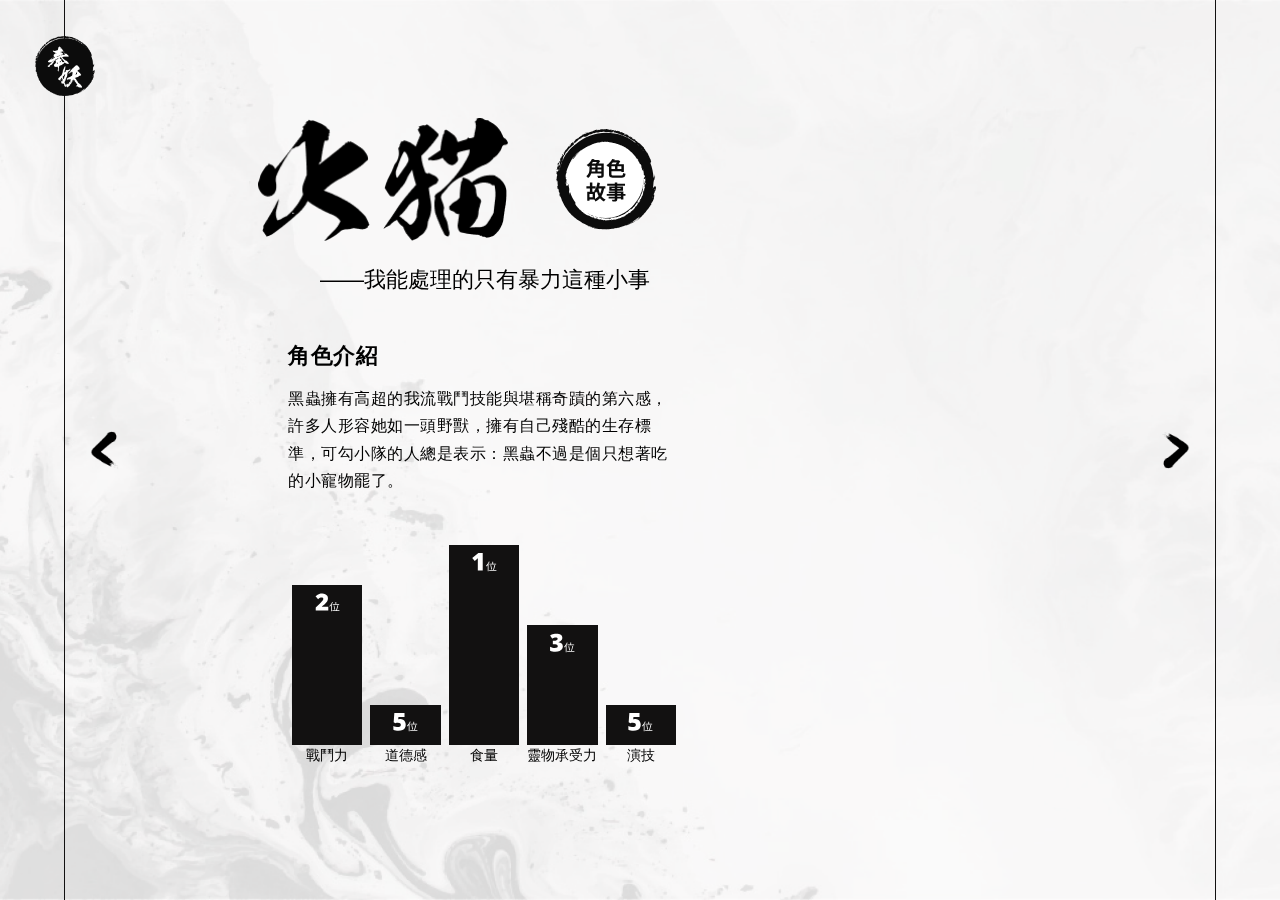
==== blackbug.html @ 3a8ca21e "2948" ====
<!DOCTYPE html>
<html lang="en">

<head>
    <meta charset="UTF-8">
    <meta http-equiv="X-UA-Compatible" content="IE=edge">
    <meta name="viewport" content="width=device-width, initial-scale=1.0">
    <title>黑蟲-戰鬥人員 ｜ 奉妖</title>
    <link rel="stylesheet" href="css/style.css">
</head>

<body>
    <div class="page blackbug">
        <div class="line">
            <div class="line-b line-l">
                <a href="index.html">
                    <div class="home-btn"></div>
                </a>
            </div>
            <div class="line-b line-r"></div>
        </div>
        <div class="character-bg"></div>
        <div class="character-stand"></div>
        <div class="data">
            <div class="name">
                <div class="name-img">
                    <img src="img/firecar-name.png" alt="">
                </div>
                <div class="name-story">
                    <img src="img/story.svg" alt="">
                </div>
            </div>
            <div class="words">
                ——我能處理的只有暴力這種小事
            </div>
            <div class="story">
                <h4>角色介紹</h4>
                <p>黑蟲擁有高超的我流戰鬥技能與堪稱奇蹟的第六感，許多人形容她如一頭野獸，擁有自己殘酷的生存標準，可勾小隊的人總是表示：黑蟲不過是個只想著吃的小寵物罷了。
                </p>
            </div>
            <div class="personal-value">
                <ul>
                    <li>
                        <div class="value-bar sec"></div>
                        <div class="value-title">戰鬥力</div>
                    </li>
                    <li>
                        <div class="value-bar fifth"></div>
                        <div class="value-title">道德感</div>
                    </li>
                    <li>
                        <div class="value-bar first"></div>
                        <div class="value-title">食量</div>
                    </li>
                    <li>
                        <div class="value-bar thrd"></div>
                        <div class="value-title">靈物承受力</div>
                    </li>
                    <li>
                        <div class="value-bar fifth"></div>
                        <div class="value-title">演技</div>
                    </li>

                </ul>
            </div>
        </div>
        <div class="code"></div>
        <div class="sign"></div>
        <div class="arrow">
            <div class="arrow-b next">
                <a href="blackbug.html">
                    <img src="img/arrow.png" alt="">
                </a>
            </div>
            <div class="arrow-b pre">
                <a href="firecat.html">
                    <img src="img/arrow.png" alt="">
                </a>
            </div>
        </div>

        <div class="story-page">
            <div class="overlay"></div>
            <div class="close"></div>
            <div class="story-content">
                <div class="story-title">
                    <h4>女鬼窯</h4>
                    <div class="font-size">
                        <div class="size-btn l-btn">大</div>
                        <div class="size-btn m-btn">中</div>
                        <div class="size-btn s-btn">小</div>
                    </div>
                </div>
                <div class="story-text font-s">
                    <div class="stock"></div>
                    <p>「你解釋一下，為什麼這裡這麼噁心？」<br>
                        火貓的義大利製鞋子沾滿了淤泥，空氣中攪著各種味道，他盡量不去想是什麼東西組成的，光是站在這裡他都覺得頭皮發麻。<br>
                        他手機裡傳給斯維特的語音訊息超過了十條，都是在抱怨為什麼沒有通知他要來的地方髒得要命！當初只說這裡充滿女性，要他穿得不要太邋遢，他這才盛裝打扮過來的。結果到指定地點前要穿過一條骯髒的小巷，他在巷子口掙扎了五分鐘，還是忍痛踩進去。<br>
                        原本以為柳暗花明了，結果真正的目的地比陰暗的巷子更噁心。<br>
                        鐵門已經生鏽不打緊，握把上還沾滿了不知道是什麼東西的黑濁濁黏液，門縫間呼之欲出的噁心淤泥正等待著下一個倒霉鬼開門，火貓完全不想接近那扇門，更別說進去了。<br>
                        「你該叫冰山那小子來，那些姐姐們更喜歡鮮肉。」火貓又傳了語音訊息，想了想再補充，「而且他不怕髒。」<br>
                        火貓從口袋裡拿出預備好的矽膠手套，縱使有手套相隔，冰涼黏滑的觸感還是讓他起了無數的雞皮疙瘩，他打開門後，那些黏液從門上掉下來，聚集在門檻前，若是有不知死活的黏液往門檻後去，馬上會被燒得乾淨。<br>
                        因此，火貓放鬆下來，門內的木地板乾淨到他快哭出來了。<br>
                        他滿心歡喜地踏進去，這才曉得事情不妙。<br>
                        火貓全身上下都被一隻隻女性的手給抓住，她們在他身上探索、四處撫摸抓搔，有些更帶著情緒的破壞他的西裝。<br>
                        至少比骯髒好。火貓想著。<br>
                        他帶著那些手往屋子內部走過去，這是個空空的前廳，有著不成套的桌椅跟木櫃，最深處有個屏風，屏風後就是個方型的天井大廳，整棟建築是貫通的，可以看到高聳的藍天，共有十來層樓，每一層樓又有數十間房間，外表都被打掃得相當乾淨。<br>
                        火貓往前一步，一道紅爪竄到他的頸子周圍，還未摸到分毫，斷腕就落在他的腳下。<br>
                        拋接著切下手腕的小刀，朝著天井大喊：「各位姐姐，我帶來了最好的消息，需要跟你們老闆見一面！」<br>
                        人形的黑影慢慢變多了，她們清一色都是女性，有些看得清楚樣貌，有些只是模糊的黑影，有些是孩子狀的，有些甚至根本不是人的外型，總之這個區域的鬼生前都是女性。<br>
                        有個女孩怯生生地走近火貓，就算外表充滿保護欲，也不能忘了這孩子可能比火貓阿嬤還老，兩方互相警戒之下，女孩子指了一個方向，他根據指示上樓並且中途讓這個孩子帶路，周圍的女鬼爭相看熱鬧，擠得道路水泄不通。<br>
                        他走到了最頂樓，女孩接著指著天井的底部，也就是他剛來的地方。
                        看不出來是不是要搞他，火貓認為這群女鬼就是要看他笑話，既然這樣他想都沒想踏上圍欄，跳下去。<br>
                        前五秒，周圍的景色還是這個天井大樓。<br>
                        五秒過後，火貓身上開始有碰到條狀物的感覺，那感受越來越清晰，最後他落到了一個粗線條緊密交織的地板上。<br>
                        很痛，火貓搓搓他的手腳肩膀，他還算身強體壯，痛幾下就能了事。
                        周圍不見五指，火貓打開手機也照不到手長以外的視線，他只知道屁股底下的地板是由眾多的樹根緊緊交織而成，摸起來有些碎裂，剝掉外面的老樹皮之後裡面仍是新鮮堅韌的。<br>
                        火貓判斷周圍狀況後，隨即閉起眼睛，說：「我是來這裡請求妳給我靈氣丸的。」<br>
                        勁風在他說完之際刮過他的臉頰，在臉上劃下淺淺的紅痕。火貓閉緊眼睛的臉前，一個與樹相連的女人抓著他的腦袋，只要他說錯一句話，女人就能瞬間壓扁他的頭骨。<br>
                        「我帶來了妖世通行的請求。」<br>
                        火貓頭上的手又緊了幾分，女人說道：「妖世通行派你這廢物來我這裡，是想瞧不起人嗎？」<br>
                        要不是妖世通行派來的使者全都被吃了，火貓用不著跑這一趟，他藏在眼皮後面的眼球翻了翻白眼，面對對方無理取鬧的憤怒，火貓乾笑兩聲，「怎麼會，林投姐妳可是台灣女鬼的頂端啊！」旋即他的頭開始遭受到縮緊的痛楚，馬上求饒，「對不起對不起，我叫你招娘姐好嗎？招娘大姐。」<br>
                        招娘的聲音沙啞，散出的靈氣令人不適，問：「妖世通行要我的靈氣丸做什麼？」<br>
                        「我需要『相信惡有惡報』的力量。」<br>
                        「是為了外面那些吵吵鬧鬧的車子嗎？」招娘已經被那些照三餐巡視的廣播車子弄得很煩躁了。<br>
                        「對，我需要妳。」<br>
                        「你想讓惡意減少門都沒有！」招娘語調尖銳說：「從實招來，你想幹嘛！」<br>
                        火貓在臉邊豎起三根指頭，說：「我跟妳保證，只會越來越多。」
                        「如果沒有，我馬上拆了你的腦袋。」<br>
                        「如果沒有，我把我的腦袋宅配給妳。」火貓五秒後都沒有聽到招娘有話，頗為得意地勾起嘴角道：「成交？」<br>
                        招娘沒有說話，緊接著火貓身體感到一陣拉扯，回過神來他已經在天井大廳底下。<br>
                        他的手上握著一顆紅色凹凸不平的果實，那果實就是所謂的靈氣丸，每個靈物的型態都不一樣，林投姐的靈氣丸是林投樹果也是很正常的事。<br>
                        周圍黑影湧上，火貓發現女鬼們興致盎然地圍繞著自己，從她們身上散發出來龍蛇雜處的靈氣或多或少都有影響到火貓。他是訓練有素的勾小隊隊員，這種情況他們經歷了數萬次，甚至火貓自己還因為天賦異稟被強迫進行更多的特訓。<br>
                        這點真的算不了什麼。火貓流下一滴冷汗。<br>
                        等到他從那扇破爛鐵門出來的時候，身上早就剩下破爛的襯衫褲子以及臉上身上掛彩的傷痕，他扶著牆，確認口袋中的那顆果實還在。
                        那些女鬼們真的沒在手下留情的，當然火貓也不會，鬼要是會流血，他身上百分之八十都會被紅色沾滿。<br>
                        火貓的手機沒事，他死都要保護手機。<br>
                        他打開通訊軟體，裡面有條一小時前斯維特傳過來的訊息：「找你去是有原因的。」<br>
                        爛死了！<br>
                        End.

                    </p>
                </div>

            </div>
        </div>
    </div>

    <script src="https://code.jquery.com/jquery-3.6.0.min.js"
        integrity="sha256-/xUj+3OJU5yExlq6GSYGSHk7tPXikynS7ogEvDej/m4=" crossorigin="anonymous"></script>
    <script src="js/main.js"></script>

</body>

</html>
---- css/style.css ----
@charset "UTF-8";
@font-face {
  font-family: 'LucidaGrande';
  src: local("LucidaGrande") ， url("..font//LucidaGrande.woff") format("woff"), url("../font/LucidaGrande.ttf") format("opentype"), url("../font/Helvetica.eot") format("embedded-opentype");
}

@font-face {
  font-family: 'BowlbyOneSC';
  src: url(../font/BowlbyOneSC-Regular.ttf);
}

@font-face {
  font-family: 'ToppanBunkyuMidashiGothicStdN';
  src: url(../font/ToppanBunkyuMidashiGothicStdN-ExtraBold.otf);
}

html {
  -webkit-text-size-adjust: 100%;
}

body {
  margin: 0;
  width: 100%;
  font-family: 'LucidaGrande', 'Noto Sans TC', "Helvetica Neue", Helvetica, Arial;
  background: #ffffff;
  font-size: 16px;
}

@media all and (max-width: 768px) {
  body {
    font-size: 14px;
  }
}

main {
  display: block;
}

::-moz-selection {
  background: #121111;
  color: #ffffff;
}

::selection {
  background: #121111;
  color: #ffffff;
}

::-moz-selection {
  background: #121111;
  color: #ffffff;
}

h1,
h2,
h3,
h4,
h5,
h6 {
  line-height: 1.2;
  letter-spacing: .5px;
  margin: 0;
}

h1 {
  font-size: 36px;
}

@media all and (max-width: 768px) {
  h1 {
    font-size: 32px;
  }
}

h2 {
  font-size: 32px;
}

@media all and (max-width: 768px) {
  h2 {
    font-size: 28px;
  }
}

h3 {
  font-size: 26px;
}

@media all and (max-width: 768px) {
  h3 {
    font-size: 24px;
  }
}

h4 {
  font-size: 22px;
}

@media all and (max-width: 768px) {
  h4 {
    font-size: 18px;
  }
}

h5 {
  font-size: 18px;
}

@media all and (max-width: 768px) {
  h5 {
    font-size: 16px;
  }
}

p {
  line-height: 1.7;
  letter-spacing: .5px;
  font-size: inherit;
  margin: 0;
  padding: 0;
}

p.note {
  color: #8a8686;
  font-size: 14px;
}

p.secret {
  color: #8a8686;
  font-size: 12px;
  margin-top: 0.5rem;
}

a {
  color: #121111;
  text-decoration: none;
}

a.white_link {
  color: #ffffff;
}

a.white_link:hover {
  color: #ffffff;
  text-decoration: underline;
}

ul {
  margin: 0;
  padding: 0;
}

ul li {
  list-style: none;
  line-height: 1.5;
}

ol {
  margin: 0;
  padding: 0 20px;
}

ol li {
  line-height: 1.5;
}

hr {
  -webkit-box-sizing: content-box;
          box-sizing: content-box;
  height: 0;
  overflow: visible;
}

pre {
  font-family: monospace, monospace;
  font-size: 1em;
}

a {
  background-color: transparent;
}

b,
strong {
  font-weight: bolder;
}

img {
  border-style: none;
  display: block;
  width: 100%;
}

button,
input,
optgroup,
select,
textarea {
  font-family: inherit;
  font-size: 100%;
  line-height: 1.15;
  margin: 0;
}

button,
input {
  overflow: visible;
}

button,
select {
  text-transform: none;
}

button,
[type="button"],
[type="reset"],
[type="submit"] {
  -webkit-appearance: button;
}

button::-moz-focus-inner,
[type="button"]::-moz-focus-inner,
[type="reset"]::-moz-focus-inner,
[type="submit"]::-moz-focus-inner {
  border-style: none;
  padding: 0;
}

button:-moz-focusring,
[type="button"]:-moz-focusring,
[type="reset"]:-moz-focusring,
[type="submit"]:-moz-focusring {
  outline: none;
}

textarea {
  overflow: auto;
}

[type="checkbox"],
[type="radio"] {
  -webkit-box-sizing: border-box;
          box-sizing: border-box;
  padding: 0;
}

[type="number"]::-webkit-inner-spin-button,
[type="number"]::-webkit-outer-spin-button {
  height: auto;
}

@font-face {
  font-family: 'LucidaGrande';
  src: local("LucidaGrande") ， url("..font//LucidaGrande.woff") format("woff"), url("../font/LucidaGrande.ttf") format("opentype"), url("../font/Helvetica.eot") format("embedded-opentype");
}

@font-face {
  font-family: 'BowlbyOneSC';
  src: url(../font/BowlbyOneSC-Regular.ttf);
}

@font-face {
  font-family: 'ToppanBunkyuMidashiGothicStdN';
  src: url(../font/ToppanBunkyuMidashiGothicStdN-ExtraBold.otf);
}

@-webkit-keyframes slide {
  from {
    height: 0;
  }
  to {
    height: 100%;
  }
}

@keyframes slide {
  from {
    height: 0;
  }
  to {
    height: 100%;
  }
}

@-webkit-keyframes transport {
  from {
    opacity: 0;
  }
  to {
    opacity: 1;
  }
}

@keyframes transport {
  from {
    opacity: 0;
  }
  to {
    opacity: 1;
  }
}

@media all and (min-width: 991px) {
  .home {
    background: url(../img/home-bg.png) center no-repeat;
    background-size: cover;
    height: 100vh;
    max-height: 100vh;
    overflow: hidden;
    position: relative;
    -webkit-animation: transport 0.5s both ease-in-out;
            animation: transport 0.5s both ease-in-out;
    -webkit-animation-delay: 0.5s;
            animation-delay: 0.5s;
  }
  .home-words {
    background: url(../img/consecrate-words.png) top center no-repeat;
    height: 100vh;
    max-height: 100vh;
    background-size: 70%;
    z-index: 0;
  }
  .character {
    max-width: 1200px;
    min-width: 650px;
    width: 50%;
    position: absolute;
    bottom: 0;
    top: 0;
    left: 0;
    right: 0;
    z-index: 1;
    margin: 0 auto;
    display: -webkit-box;
    display: -ms-flexbox;
    display: flex;
  }
  .character .ch-item {
    width: 100%;
    height: 100%;
    background-position: center;
    background-repeat: no-repeat;
    background-size: contain;
    position: relative;
    cursor: pointer;
  }
  .character .ch-item .ch-item-img {
    position: absolute;
    left: 50%;
    -webkit-transform: translateX(-50%);
            transform: translateX(-50%);
    z-index: 2;
  }
  .character .ch-item .ch-item-img::before {
    content: "";
    width: 100%;
    height: 100%;
    position: absolute;
    background-size: 100%;
    top: 0;
    left: 0;
    z-index: 3;
  }
  .character .ch-item:hover::after {
    content: "";
    position: relative;
    background-position: center;
    background-repeat: no-repeat;
    background-size: cover;
    position: absolute;
    top: 0;
    left: 0;
    height: 100%;
    z-index: 1;
  }
  .character .character-iceborg .ch-item-img {
    width: 130px;
    bottom: 80px;
  }
  .character .character-blackbug .ch-item-img {
    width: 150px;
    bottom: 70px;
  }
  .character .character-sweet {
    z-index: 2;
  }
  .character .character-sweet .ch-item-img {
    width: 300px;
    bottom: 30px;
  }
  .character .character-twilight .ch-item-img {
    width: 95px;
    bottom: 60px;
  }
  .character .character-firecat .ch-item-img {
    width: 190px;
    bottom: 55px;
  }
  .character .character-firecat:hover .ch-item-img::before {
    background-image: url(../img/firecat_color.png);
  }
  .character .character-firecat:hover::after {
    background-image: url(../img/firecat_hover.png);
    width: 420px;
    -webkit-animation: slide 0.2s both ease-in-out;
            animation: slide 0.2s both ease-in-out;
  }
  .page {
    display: -webkit-box;
    display: -ms-flexbox;
    display: flex;
    background: url(../img/page-bg.png) center no-repeat;
    background-size: cover;
    height: 100vh;
    max-height: 100vh;
    overflow: hidden;
    position: relative;
    -webkit-animation: transport 0.5s both ease-in-out;
            animation: transport 0.5s both ease-in-out;
  }
  .line {
    position: fixed;
    width: 100%;
    height: 100%;
  }
  .line-b {
    width: 1px;
    height: 100%;
    background-color: #121111;
    position: absolute;
    top: 0;
  }
  .line-b.line-l {
    left: 5%;
    position: relative;
  }
  .line-b.line-r {
    right: 5%;
  }
  .home-btn {
    background: url(../img/home-btn.png) center no-repeat;
    background-size: 100%;
    width: 60px;
    height: 60px;
    position: absolute;
    left: 50%;
    top: 4%;
    -webkit-transform: translateX(-50%);
            transform: translateX(-50%);
  }
  .character-stand {
    position: absolute;
    background-repeat: no-repeat;
    height: 100%;
    z-index: -1;
  }
  .character-bg {
    position: absolute;
    top: 0;
    right: 20px;
    background-repeat: no-repeat;
    background-size: 100%;
    background-position: right bottom 30%;
    width: 800px;
    height: 100%;
    -webkit-filter: grayscale(1);
            filter: grayscale(1);
    z-index: -1;
  }
  .data {
    max-width: 55%;
    position: relative;
    z-index: 2;
    margin: auto;
  }
  .name {
    margin-left: -30px;
    display: -webkit-box;
    display: -ms-flexbox;
    display: flex;
  }
  .name .name-img {
    max-width: 250px;
    -webkit-box-flex: 1;
        -ms-flex: auto;
            flex: auto;
  }
  .name .name-story {
    max-width: 100px;
    margin: auto 0;
    margin-left: 3rem;
    cursor: pointer;
  }
  .words {
    font-size: 22px;
    margin-left: 2rem;
    margin-top: 1.5rem;
  }
  .personal-value {
    width: 50%;
  }
  .personal-value ul {
    display: -webkit-box;
    display: -ms-flexbox;
    display: flex;
    -webkit-box-pack: justify;
        -ms-flex-pack: justify;
            justify-content: space-between;
  }
  .personal-value ul li {
    margin-bottom: 1rem;
    -webkit-box-flex: 1;
        -ms-flex: 1 0 20%;
            flex: 1 0 20%;
    max-width: 20%;
    padding: 0 4px;
  }
  .personal-value ul li .value-title {
    margin: auto 0;
    text-align: center;
    font-size: 14px;
  }
  .personal-value ul li .value-bar {
    position: relative;
    width: 100%;
    min-height: 200px;
    margin: auto 0;
  }
  .personal-value ul li .value-bar::after {
    content: "";
    position: absolute;
    bottom: 0;
    left: 0;
    width: 100%;
    background-color: #121111;
    background-position: top 0.5rem center;
    background-size: 35%;
    background-repeat: no-repeat;
  }
  .personal-value ul li .value-bar.first::after {
    height: 200px;
    background-image: url(../img/1.svg);
  }
  .personal-value ul li .value-bar.sec::after {
    height: 160px;
    background-image: url(../img/2.svg);
  }
  .personal-value ul li .value-bar.thrd::after {
    height: 120px;
    background-image: url(../img/3.svg);
  }
  .personal-value ul li .value-bar.fourth::after {
    height: 80px;
    background-image: url(../img/4.svg);
  }
  .personal-value ul li .value-bar.fifth::after {
    height: 40px;
    background-image: url(../img/5.svg);
  }
  .story {
    width: 55%;
    margin: 3rem 0;
  }
  .story p {
    margin: 1rem 0;
    height: 7rem;
    max-height: 7rem;
    overflow: hidden;
  }
  .code {
    background-size: 100%;
    background-position: center;
    background-repeat: no-repeat;
    width: 30px;
    height: 58px;
    position: absolute;
    top: 5%;
    right: 10%;
  }
  .sign {
    background-size: 100%;
    background-position: center;
    background-repeat: no-repeat;
    width: 230px;
    height: 150px;
    position: absolute;
    top: 10%;
    right: 11%;
  }
  .arrow-b {
    width: 30px;
    position: absolute;
    top: 50%;
    -webkit-transform: translateY(-50%);
            transform: translateY(-50%);
    cursor: pointer;
  }
  .arrow-b.pre {
    left: 7%;
  }
  .arrow-b.next {
    right: 7%;
  }
  .arrow-b.next img {
    -webkit-transform: rotate(180deg);
            transform: rotate(180deg);
  }
  .story-page {
    position: fixed;
    width: 100%;
    height: 100%;
    z-index: 99;
    color: #ffffff;
    max-height: 100vh;
    overflow-y: scroll;
  }
  .story-page .overlay {
    width: 100%;
    height: 100%;
    position: fixed;
    background-color: rgba(18, 17, 17, 0.95);
  }
  .story-page .story-title {
    display: -webkit-box;
    display: -ms-flexbox;
    display: flex;
    margin-bottom: 2rem;
  }
  .story-page .story-title h4 {
    -webkit-box-flex: 1;
        -ms-flex: auto;
            flex: auto;
  }
  .story-page .story-title .font-size {
    display: -webkit-box;
    display: -ms-flexbox;
    display: flex;
  }
  .story-page .story-title .font-size .size-btn {
    background: url(../img/w-circle.png) center no-repeat;
    background-size: 100%;
    width: 30px;
    height: 30px;
    margin: 0 0.5rem;
    color: #121111;
    font-weight: bold;
    cursor: pointer;
    text-align: center;
  }
  .story-page .story-content {
    position: relative;
    z-index: 100;
    max-width: 600px;
    margin: 0 auto;
    padding: 3% 0;
  }
  .story-page .stock {
    position: absolute;
    width: 100%;
    height: 100%;
  }
  .story-page .stock::after {
    content: "";
    width: 100%;
    height: 100%;
    background-color: #121111;
    opacity: 0;
  }
  .story-page .story-text.font-s {
    font-size: 16px;
  }
  .story-page .story-text.font-m {
    font-size: 18px;
  }
  .story-page .story-text.font-l {
    font-size: 20px;
  }
  .story-page .story-text p {
    white-space: pre-line;
  }
  .story-page .close {
    background: url(../img/close.svg) center no-repeat;
    background-size: cover;
    position: fixed;
    top: 2rem;
    right: 2rem;
    width: 30px;
    height: 30px;
    cursor: pointer;
  }
  .firecat .character-stand {
    top: 0;
    right: 100px;
    background-image: url(../img/firecat_color.png);
    background-size: 34%;
    background-position: right 180px bottom 50%;
    width: 1000px;
  }
  .firecat .character-bg {
    background-image: url(../img/firecat-bg.png);
  }
  .firecat .code {
    background-image: url(../img/firecat-code.png);
  }
  .firecat .sign {
    background-image: url(../img/firecat-sign.svg);
  }
  .iceborg .character-stand {
    top: 0;
    right: 100px;
    background-image: url(../img/iceborg_color.png);
    background-size: 34%;
    background-position: right 180px bottom 50%;
    width: 800px;
  }
  .iceborg .character-bg {
    background-image: url(../img/iceborg-bg.png);
  }
  .iceborg .code {
    background-image: url(../img/iceborg-code.png);
  }
  .iceborg .sign {
    background-image: url(../img/firecat-sign.svg);
  }
  .blackbug .character-stand {
    top: 0;
    right: 100px;
    background-image: url(../img/blackbug_color.png);
    background-size: 34%;
    background-position: right 180px bottom 50%;
    width: 800px;
  }
  .blackbug .character-bg {
    background-image: url(../img/blackbug-bg.png);
  }
  .blackbug .code {
    background-image: url(../img/blackbug-code.png);
  }
  .blackbug .sign {
    background-image: url(../img/blackbug-sign.svg);
  }
  .twilight .character-stand {
    top: 0;
    right: 100px;
    background-image: url(../img/twilight_color.png);
    background-size: 34%;
    background-position: right 180px bottom 50%;
    width: 800px;
  }
  .twilight .character-bg {
    background-image: url(../img/twilight-bg.png);
  }
  .twilight .code {
    background-image: url(../img/twilight-code.png);
  }
  .twilight .sign {
    background-image: url(../img/twilight-sign.svg);
  }
  .sweet .character-stand {
    top: 0;
    right: 100px;
    background-image: url(../img/sweet_color.png);
    background-size: 34%;
    background-position: right 180px bottom 50%;
    width: 800px;
  }
  .sweet .character-bg {
    background-image: url(../img/sweet-bg.png);
  }
  .sweet .code {
    background-image: url(../img/sweet-code.png);
  }
  .sweet .sign {
    background-image: url(../img/sweet-sign.svg);
  }
}
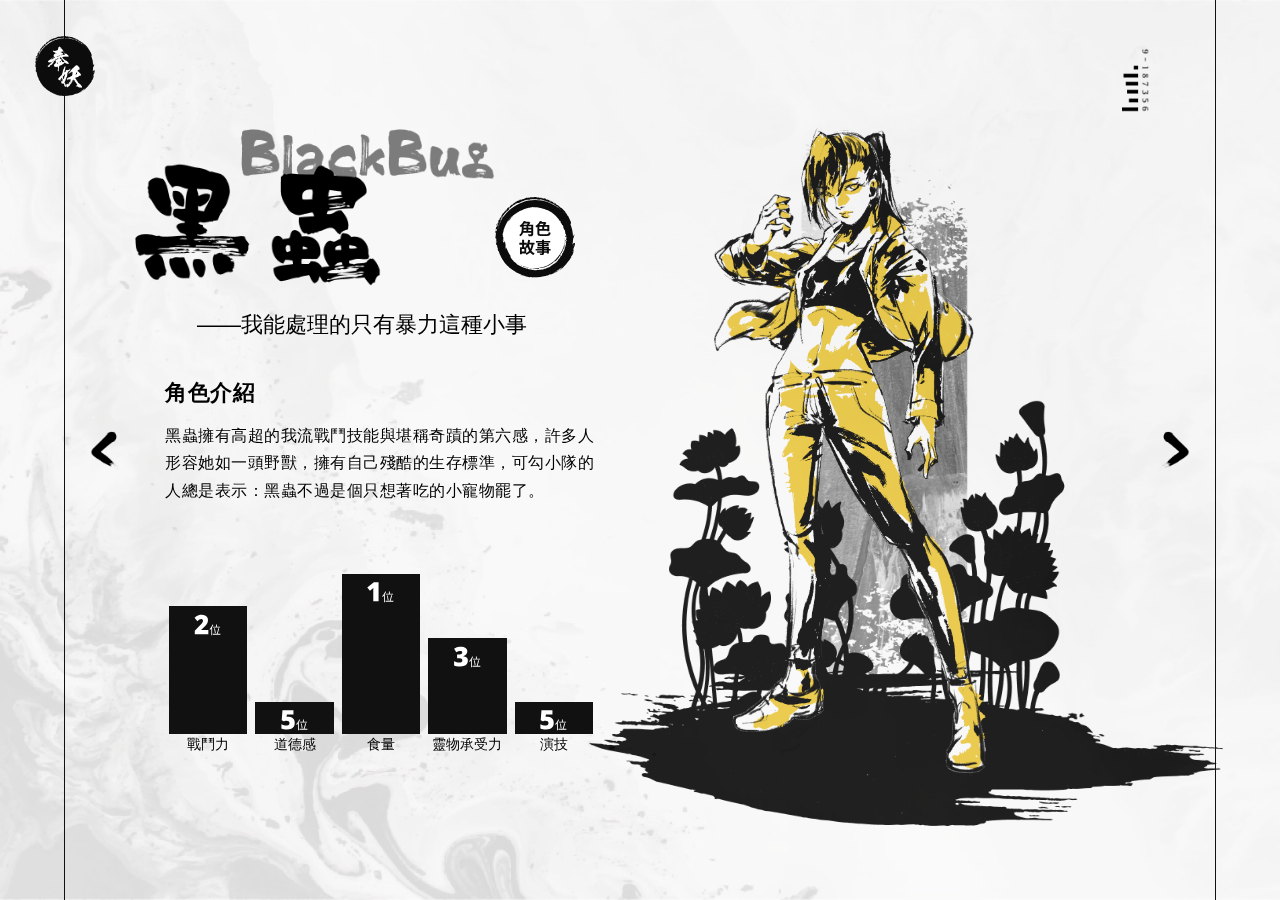
==== commit 2a9d666c: "656" ====
--- a/blackbug.html
+++ b/blackbug.html
@@ -19,61 +19,66 @@
             </div>
             <div class="line-b line-r"></div>
         </div>
-        <div class="character-bg"></div>
-        <div class="character-stand"></div>
-        <div class="data">
-            <div class="name">
-                <div class="name-img">
-                    <img src="img/firecar-name.png" alt="">
+        <div class="page-content">
+            <div class="character-single">
+                <div class="character-bg"></div>
+                <div class="character-stand"></div>
+            </div>
+            <div class="data">
+                <div class="name">
+                    <div class="name-img">
+                        <img src="img/BB-name.png" alt="">
+                    </div>
+                    <div class="name-story">
+                        <img src="img/story.svg" alt="">
+                    </div>
                 </div>
-                <div class="name-story">
-                    <img src="img/story.svg" alt="">
+                <div class="words">
+                    ——我能處理的只有暴力這種小事
+                </div>
+                <div class="story">
+                    <h4>角色介紹</h4>
+                    <p>黑蟲擁有高超的我流戰鬥技能與堪稱奇蹟的第六感，許多人形容她如一頭野獸，擁有自己殘酷的生存標準，可勾小隊的人總是表示：黑蟲不過是個只想著吃的小寵物罷了。
+                    </p>
+                </div>
+                <div class="personal-value">
+                    <ul>
+                        <li>
+                            <div class="value-bar sec"></div>
+                            <div class="value-title">戰鬥力</div>
+                        </li>
+                        <li>
+                            <div class="value-bar fifth"></div>
+                            <div class="value-title">道德感</div>
+                        </li>
+                        <li>
+                            <div class="value-bar first"></div>
+                            <div class="value-title">食量</div>
+                        </li>
+                        <li>
+                            <div class="value-bar thrd"></div>
+                            <div class="value-title">靈物承受力</div>
+                        </li>
+                        <li>
+                            <div class="value-bar fifth"></div>
+                            <div class="value-title">演技</div>
+                        </li>
+    
+                    </ul>
                 </div>
             </div>
-            <div class="words">
-                ——我能處理的只有暴力這種小事
-            </div>
-            <div class="story">
-                <h4>角色介紹</h4>
-                <p>黑蟲擁有高超的我流戰鬥技能與堪稱奇蹟的第六感，許多人形容她如一頭野獸，擁有自己殘酷的生存標準，可勾小隊的人總是表示：黑蟲不過是個只想著吃的小寵物罷了。
-                </p>
-            </div>
-            <div class="personal-value">
-                <ul>
-                    <li>
-                        <div class="value-bar sec"></div>
-                        <div class="value-title">戰鬥力</div>
-                    </li>
-                    <li>
-                        <div class="value-bar fifth"></div>
-                        <div class="value-title">道德感</div>
-                    </li>
-                    <li>
-                        <div class="value-bar first"></div>
-                        <div class="value-title">食量</div>
-                    </li>
-                    <li>
-                        <div class="value-bar thrd"></div>
-                        <div class="value-title">靈物承受力</div>
-                    </li>
-                    <li>
-                        <div class="value-bar fifth"></div>
-                        <div class="value-title">演技</div>
-                    </li>
-
-                </ul>
-            </div>
+            <div class="sign"></div>
         </div>
+        
         <div class="code"></div>
-        <div class="sign"></div>
         <div class="arrow">
             <div class="arrow-b next">
-                <a href="blackbug.html">
-                    <img src="img/arrow.png" alt="">
+                <a href="sweet.html">
+                    <img src="img/arrow-r.png" alt="">
                 </a>
             </div>
             <div class="arrow-b pre">
-                <a href="firecat.html">
+                <a href="iceborg.html">
                     <img src="img/arrow.png" alt="">
                 </a>
             </div>
--- a/css/style.css
+++ b/css/style.css
@@ -270,7 +270,7 @@
     height: 0;
   }
   to {
-    height: 100%;
+    height: 90%;
   }
 }
 
@@ -279,7 +279,7 @@
     height: 0;
   }
   to {
-    height: 100%;
+    height: 90%;
   }
 }
 
@@ -318,7 +318,7 @@
     background: url(../img/consecrate-words.png) top center no-repeat;
     height: 100vh;
     max-height: 100vh;
-    background-size: 70%;
+    background-size: 60%;
     z-index: 0;
   }
   .character {
@@ -362,17 +362,29 @@
     left: 0;
     z-index: 3;
   }
-  .character .ch-item:hover::after {
-    content: "";
-    position: relative;
-    background-position: center;
+  .character .ch-item .ch-hover {
+    height: 0;
+    overflow: hidden;
+    -webkit-transition: height 0.5s ease-out;
+    transition: height 0.5s ease-out;
+  }
+  .character .ch-item:hover .ch-hover {
+    height: 100%;
+  }
+  .character .ch-item:hover .ch-hover .wall {
     background-repeat: no-repeat;
-    background-size: cover;
-    position: absolute;
-    top: 0;
+    height: 100%;
+    width: 115px;
+    background-size: 100%;
+  }
+  .character .ch-item:hover .ch-hover .floor {
+    position: absolute;
+    z-index: -1;
+    bottom: 0;
     left: 0;
-    height: 100%;
-    z-index: 1;
+    width: 115px;
+    height: 10%;
+    border-style: none solid solid;
   }
   .character .character-iceborg .ch-item-img {
     width: 130px;
@@ -389,10 +401,38 @@
     width: 300px;
     bottom: 30px;
   }
+  .character .character-sweet:hover .ch-item-img::before {
+    background-image: url(../img/sweet_color.png);
+  }
+  .character .character-sweet:hover::before {
+    content: "";
+    border-width: 0px 109px 79px 0px;
+    border-color: transparent transparent #B62020;
+    -webkit-transform: skew(0deg);
+            transform: skew(0deg);
+  }
+  .character .character-sweet:hover::after {
+    background-image: url(../img/sweet_hover.png);
+  }
   .character .character-twilight .ch-item-img {
     width: 95px;
     bottom: 60px;
   }
+  .character .character-twilight:hover .ch-item-img::before {
+    background-image: url(../img/twilight_color.png);
+  }
+  .character .character-twilight:hover::before {
+    content: "";
+    border-width: 0px 109px 79px 0px;
+    border-color: transparent transparent #63986B;
+    -webkit-transform: skew(0deg);
+            transform: skew(0deg);
+  }
+  .character .character-twilight:hover::after {
+    background-image: url(../img/twilight_hover.png);
+    -webkit-animation: slide 0.2s both ease-in-out;
+            animation: slide 0.2s both ease-in-out;
+  }
   .character .character-firecat .ch-item-img {
     width: 190px;
     bottom: 55px;
@@ -400,11 +440,14 @@
   .character .character-firecat:hover .ch-item-img::before {
     background-image: url(../img/firecat_color.png);
   }
-  .character .character-firecat:hover::after {
+  .character .character-firecat:hover .ch-hover .wall-firecat {
     background-image: url(../img/firecat_hover.png);
-    width: 420px;
-    -webkit-animation: slide 0.2s both ease-in-out;
-            animation: slide 0.2s both ease-in-out;
+  }
+  .character .character-firecat:hover .ch-hover .floor-firecat {
+    border-width: 0px 185px 109px 19px;
+    border-color: transparent transparent #FB8B3F;
+    -webkit-transform: skew(50deg);
+            transform: skew(50deg);
   }
   .page {
     display: -webkit-box;
@@ -449,6 +492,25 @@
     -webkit-transform: translateX(-50%);
             transform: translateX(-50%);
   }
+  .page-content {
+    display: -webkit-box;
+    display: -ms-flexbox;
+    display: flex;
+    -webkit-box-orient: horizontal;
+    -webkit-box-direction: reverse;
+        -ms-flex-direction: row-reverse;
+            flex-direction: row-reverse;
+    max-width: 950px;
+    margin: 0 auto;
+    position: relative;
+  }
+  .character-single {
+    position: relative;
+    -webkit-box-flex: 1;
+        -ms-flex: 1 0 45%;
+            flex: 1 0 45%;
+    max-width: 45%;
+  }
   .character-stand {
     position: absolute;
     background-repeat: no-repeat;
@@ -458,17 +520,22 @@
   .character-bg {
     position: absolute;
     top: 0;
-    right: 20px;
+    right: 50%;
+    -webkit-transform: translateX(50%);
+            transform: translateX(50%);
     background-repeat: no-repeat;
     background-size: 100%;
     background-position: right bottom 30%;
-    width: 800px;
+    width: 700px;
     height: 100%;
     -webkit-filter: grayscale(1);
             filter: grayscale(1);
     z-index: -1;
   }
   .data {
+    -webkit-box-flex: 1;
+        -ms-flex: 1 0 55%;
+            flex: 1 0 55%;
     max-width: 55%;
     position: relative;
     z-index: 2;
@@ -479,17 +546,19 @@
     display: -webkit-box;
     display: -ms-flexbox;
     display: flex;
+    position: relative;
   }
   .name .name-img {
-    max-width: 250px;
+    max-width: 360px;
     -webkit-box-flex: 1;
         -ms-flex: auto;
             flex: auto;
   }
   .name .name-story {
-    max-width: 100px;
-    margin: auto 0;
-    margin-left: 3rem;
+    margin: auto 0 0;
+    -webkit-transform: translateY(-10%);
+            transform: translateY(-10%);
+    max-width: 80px;
     cursor: pointer;
   }
   .words {
@@ -498,7 +567,7 @@
     margin-top: 1.5rem;
   }
   .personal-value {
-    width: 50%;
+    width: 75%;
   }
   .personal-value ul {
     display: -webkit-box;
@@ -524,7 +593,7 @@
   .personal-value ul li .value-bar {
     position: relative;
     width: 100%;
-    min-height: 200px;
+    min-height: 160px;
     margin: auto 0;
   }
   .personal-value ul li .value-bar::after {
@@ -539,28 +608,28 @@
     background-repeat: no-repeat;
   }
   .personal-value ul li .value-bar.first::after {
-    height: 200px;
+    height: 160px;
     background-image: url(../img/1.svg);
   }
   .personal-value ul li .value-bar.sec::after {
-    height: 160px;
+    height: 128px;
     background-image: url(../img/2.svg);
   }
   .personal-value ul li .value-bar.thrd::after {
-    height: 120px;
+    height: 96px;
     background-image: url(../img/3.svg);
   }
   .personal-value ul li .value-bar.fourth::after {
-    height: 80px;
+    height: 64px;
     background-image: url(../img/4.svg);
   }
   .personal-value ul li .value-bar.fifth::after {
-    height: 40px;
+    height: 32px;
     background-image: url(../img/5.svg);
   }
   .story {
-    width: 55%;
-    margin: 3rem 0;
+    width: 85%;
+    margin: 2.5rem 0;
   }
   .story p {
     margin: 1rem 0;
@@ -573,7 +642,7 @@
     background-position: center;
     background-repeat: no-repeat;
     width: 30px;
-    height: 58px;
+    height: 70px;
     position: absolute;
     top: 5%;
     right: 10%;
@@ -586,7 +655,7 @@
     height: 150px;
     position: absolute;
     top: 10%;
-    right: 11%;
+    right: -2%;
   }
   .arrow-b {
     width: 30px;
@@ -601,10 +670,6 @@
   }
   .arrow-b.next {
     right: 7%;
-  }
-  .arrow-b.next img {
-    -webkit-transform: rotate(180deg);
-            transform: rotate(180deg);
   }
   .story-page {
     position: fixed;
@@ -691,11 +756,11 @@
   }
   .firecat .character-stand {
     top: 0;
-    right: 100px;
+    right: -16%;
     background-image: url(../img/firecat_color.png);
     background-size: 34%;
     background-position: right 180px bottom 50%;
-    width: 1000px;
+    width: 900px;
   }
   .firecat .character-bg {
     background-image: url(../img/firecat-bg.png);
@@ -708,11 +773,11 @@
   }
   .iceborg .character-stand {
     top: 0;
-    right: 100px;
+    right: -10%;
     background-image: url(../img/iceborg_color.png);
     background-size: 34%;
     background-position: right 180px bottom 50%;
-    width: 800px;
+    width: 700px;
   }
   .iceborg .character-bg {
     background-image: url(../img/iceborg-bg.png);
@@ -725,28 +790,28 @@
   }
   .blackbug .character-stand {
     top: 0;
-    right: 100px;
-    background-image: url(../img/blackbug_color.png);
+    right: -12%;
+    background-image: url(../img/BB_color.png);
     background-size: 34%;
     background-position: right 180px bottom 50%;
     width: 800px;
   }
   .blackbug .character-bg {
-    background-image: url(../img/blackbug-bg.png);
+    background-image: url(../img/BB-bg.png);
   }
   .blackbug .code {
-    background-image: url(../img/blackbug-code.png);
+    background-image: url(../img/BB-code.png);
   }
   .blackbug .sign {
-    background-image: url(../img/blackbug-sign.svg);
+    background-image: url(../img/BB-sign.svg);
   }
   .twilight .character-stand {
     top: 0;
-    right: 100px;
+    right: -10%;
     background-image: url(../img/twilight_color.png);
     background-size: 34%;
     background-position: right 180px bottom 50%;
-    width: 800px;
+    width: 440px;
   }
   .twilight .character-bg {
     background-image: url(../img/twilight-bg.png);
@@ -759,11 +824,11 @@
   }
   .sweet .character-stand {
     top: 0;
-    right: 100px;
+    right: -50%;
     background-image: url(../img/sweet_color.png);
     background-size: 34%;
     background-position: right 180px bottom 50%;
-    width: 800px;
+    width: 1350px;
   }
   .sweet .character-bg {
     background-image: url(../img/sweet-bg.png);
@@ -775,3 +840,4 @@
     background-image: url(../img/sweet-sign.svg);
   }
 }
+/*# sourceMappingURL=style.css.map */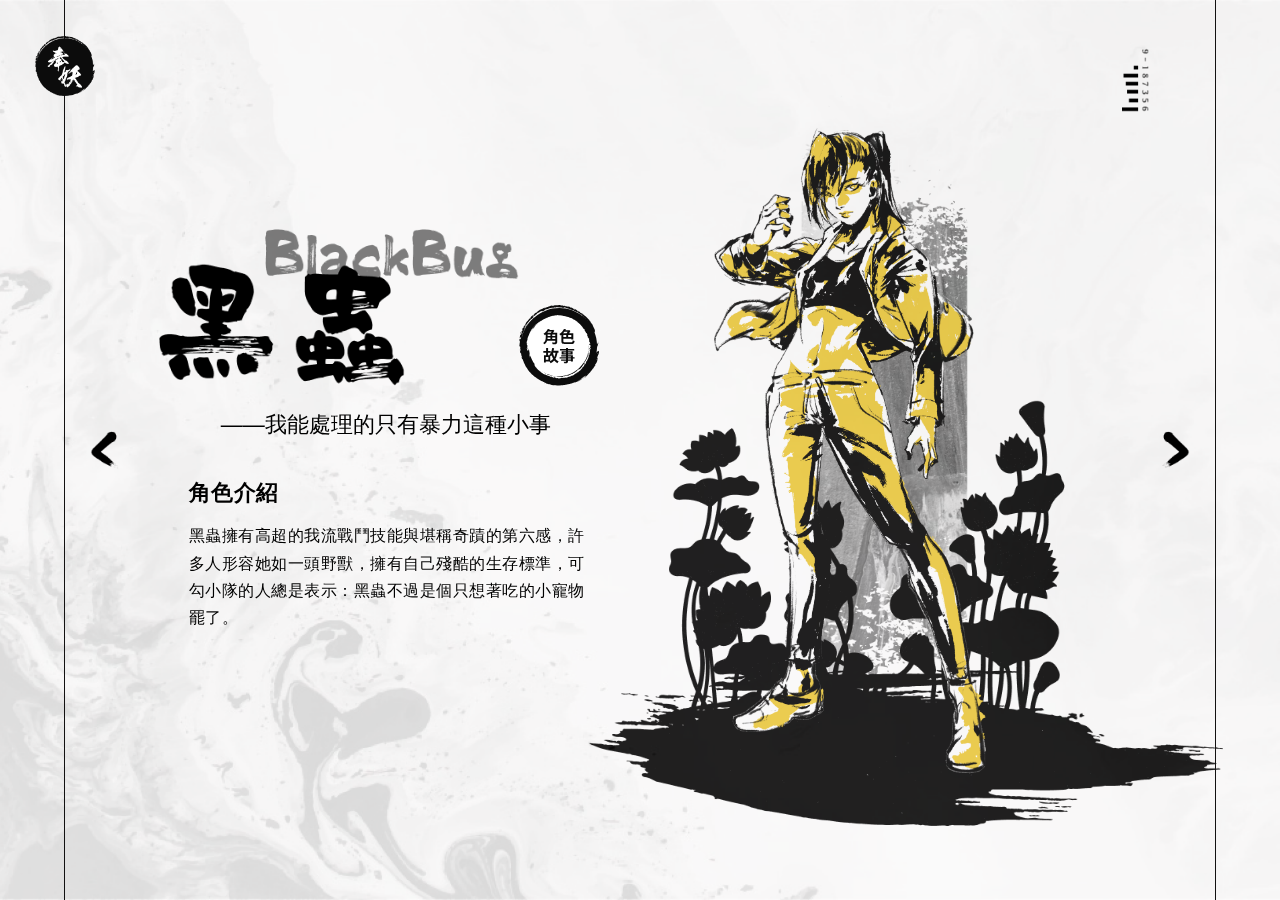
==== commit 0364e7e8: "123" ====
--- a/blackbug.html
+++ b/blackbug.html
@@ -41,31 +41,7 @@
                     <p>黑蟲擁有高超的我流戰鬥技能與堪稱奇蹟的第六感，許多人形容她如一頭野獸，擁有自己殘酷的生存標準，可勾小隊的人總是表示：黑蟲不過是個只想著吃的小寵物罷了。
                     </p>
                 </div>
-                <div class="personal-value">
-                    <ul>
-                        <li>
-                            <div class="value-bar sec"></div>
-                            <div class="value-title">戰鬥力</div>
-                        </li>
-                        <li>
-                            <div class="value-bar fifth"></div>
-                            <div class="value-title">道德感</div>
-                        </li>
-                        <li>
-                            <div class="value-bar first"></div>
-                            <div class="value-title">食量</div>
-                        </li>
-                        <li>
-                            <div class="value-bar thrd"></div>
-                            <div class="value-title">靈物承受力</div>
-                        </li>
-                        <li>
-                            <div class="value-bar fifth"></div>
-                            <div class="value-title">演技</div>
-                        </li>
-    
-                    </ul>
-                </div>
+                
             </div>
             <div class="sign"></div>
         </div>
--- a/css/style.css
+++ b/css/style.css
@@ -265,21 +265,39 @@
   src: url(../font/ToppanBunkyuMidashiGothicStdN-ExtraBold.otf);
 }
 
-@-webkit-keyframes slide {
+@-webkit-keyframes slide-home {
   from {
     height: 0;
   }
   to {
-    height: 90%;
-  }
-}
-
-@keyframes slide {
+    height: 86.5%;
+  }
+}
+
+@keyframes slide-home {
   from {
     height: 0;
   }
   to {
-    height: 90%;
+    height: 86.5%;
+  }
+}
+
+@-webkit-keyframes slide-flooer {
+  from {
+    height: 0;
+  }
+  to {
+    height: 13.5%;
+  }
+}
+
+@keyframes slide-flooer {
+  from {
+    height: 0;
+  }
+  to {
+    height: 13.5%;
   }
 }
 
@@ -365,11 +383,20 @@
   .character .ch-item .ch-hover {
     height: 0;
     overflow: hidden;
-    -webkit-transition: height 0.5s ease-out;
-    transition: height 0.5s ease-out;
+    -webkit-transition: height 0.5s ease-in-out;
+    transition: height 0.5s ease-in-out;
+    -webkit-perspective: 141px;
+            perspective: 141px;
+  }
+  .character .ch-item .ch-hover-floor {
+    height: 0;
+    overflow: hidden;
+    -webkit-perspective: 141px;
+            perspective: 141px;
   }
   .character .ch-item:hover .ch-hover {
-    height: 100%;
+    height: 86.5%;
+    overflow: visible;
   }
   .character .ch-item:hover .ch-hover .wall {
     background-repeat: no-repeat;
@@ -377,23 +404,60 @@
     width: 115px;
     background-size: 100%;
   }
-  .character .ch-item:hover .ch-hover .floor {
+  .character .ch-item:hover .ch-hover-floor {
+    -webkit-animation: slide-flooer .3s both ease-in-out;
+            animation: slide-flooer .3s both ease-in-out;
+    -webkit-animation-delay: 0.5s;
+            animation-delay: 0.5s;
+    overflow: visible;
+  }
+  .character .ch-item:hover .ch-hover-floor .floor {
     position: absolute;
     z-index: -1;
-    bottom: 0;
     left: 0;
     width: 115px;
-    height: 10%;
-    border-style: none solid solid;
+    height: 100%;
+    -webkit-transform-origin: top;
+            transform-origin: top;
+    -webkit-transform-style: preserve-3d;
+            transform-style: preserve-3d;
+  }
+  .character .character-iceborg {
+    z-index: 0;
   }
   .character .character-iceborg .ch-item-img {
     width: 130px;
     bottom: 80px;
   }
+  .character .character-iceborg:hover .ch-item-img::before {
+    background-image: url(../img/iceborg_color.png);
+  }
+  .character .character-iceborg:hover .ch-hover .wall {
+    background-image: url(../img/iceborg_hover.png);
+  }
+  .character .character-iceborg:hover .floor {
+    background-color: #2589C8;
+    -webkit-transform: rotateX(399deg) skewX(-34deg);
+            transform: rotateX(399deg) skewX(-34deg);
+  }
+  .character .character-blackbug {
+    z-index: 1;
+  }
   .character .character-blackbug .ch-item-img {
     width: 150px;
     bottom: 70px;
   }
+  .character .character-blackbug:hover .ch-item-img::before {
+    background-image: url(../img/BB_color.png);
+  }
+  .character .character-blackbug:hover .ch-hover .wall {
+    background-image: url(../img/BB_hover.png);
+  }
+  .character .character-blackbug:hover .floor {
+    background-color: #FBCD13;
+    -webkit-transform: rotateX(399deg) skewX(-20deg);
+            transform: rotateX(399deg) skewX(-20deg);
+  }
   .character .character-sweet {
     z-index: 2;
   }
@@ -404,15 +468,16 @@
   .character .character-sweet:hover .ch-item-img::before {
     background-image: url(../img/sweet_color.png);
   }
-  .character .character-sweet:hover::before {
-    content: "";
-    border-width: 0px 109px 79px 0px;
-    border-color: transparent transparent #B62020;
-    -webkit-transform: skew(0deg);
-            transform: skew(0deg);
-  }
-  .character .character-sweet:hover::after {
+  .character .character-sweet:hover .ch-hover .wall {
     background-image: url(../img/sweet_hover.png);
+  }
+  .character .character-sweet:hover .floor {
+    background-color: #B62020;
+    -webkit-transform: rotateX(401deg) skewX(5deg);
+            transform: rotateX(401deg) skewX(5deg);
+  }
+  .character .character-twilight {
+    z-index: 1;
   }
   .character .character-twilight .ch-item-img {
     width: 95px;
@@ -421,17 +486,16 @@
   .character .character-twilight:hover .ch-item-img::before {
     background-image: url(../img/twilight_color.png);
   }
-  .character .character-twilight:hover::before {
-    content: "";
-    border-width: 0px 109px 79px 0px;
-    border-color: transparent transparent #63986B;
-    -webkit-transform: skew(0deg);
-            transform: skew(0deg);
-  }
-  .character .character-twilight:hover::after {
+  .character .character-twilight:hover .ch-hover .wall {
     background-image: url(../img/twilight_hover.png);
-    -webkit-animation: slide 0.2s both ease-in-out;
-            animation: slide 0.2s both ease-in-out;
+  }
+  .character .character-twilight:hover .floor {
+    background-color: #63986B;
+    -webkit-transform: rotateX(399deg) skewX(20deg);
+            transform: rotateX(399deg) skewX(20deg);
+  }
+  .character .character-firecat {
+    z-index: 0;
   }
   .character .character-firecat .ch-item-img {
     width: 190px;
@@ -440,14 +504,13 @@
   .character .character-firecat:hover .ch-item-img::before {
     background-image: url(../img/firecat_color.png);
   }
-  .character .character-firecat:hover .ch-hover .wall-firecat {
+  .character .character-firecat:hover .ch-hover .wall {
     background-image: url(../img/firecat_hover.png);
   }
-  .character .character-firecat:hover .ch-hover .floor-firecat {
-    border-width: 0px 185px 109px 19px;
-    border-color: transparent transparent #FB8B3F;
-    -webkit-transform: skew(50deg);
-            transform: skew(50deg);
+  .character .character-firecat:hover .floor {
+    background-color: #FB8B3F;
+    -webkit-transform: rotateX(399deg) skewX(34deg);
+            transform: rotateX(399deg) skewX(34deg);
   }
   .page {
     display: -webkit-box;
@@ -534,9 +597,9 @@
   }
   .data {
     -webkit-box-flex: 1;
-        -ms-flex: 1 0 55%;
-            flex: 1 0 55%;
-    max-width: 55%;
+        -ms-flex: 1 0 50%;
+            flex: 1 0 50%;
+    max-width: 50%;
     position: relative;
     z-index: 2;
     margin: auto;
@@ -554,10 +617,8 @@
         -ms-flex: auto;
             flex: auto;
   }
-  .name .name-story {
+  .name-story {
     margin: auto 0 0;
-    -webkit-transform: translateY(-10%);
-            transform: translateY(-10%);
     max-width: 80px;
     cursor: pointer;
   }
@@ -566,76 +627,12 @@
     margin-left: 2rem;
     margin-top: 1.5rem;
   }
-  .personal-value {
-    width: 75%;
-  }
-  .personal-value ul {
-    display: -webkit-box;
-    display: -ms-flexbox;
-    display: flex;
-    -webkit-box-pack: justify;
-        -ms-flex-pack: justify;
-            justify-content: space-between;
-  }
-  .personal-value ul li {
-    margin-bottom: 1rem;
-    -webkit-box-flex: 1;
-        -ms-flex: 1 0 20%;
-            flex: 1 0 20%;
-    max-width: 20%;
-    padding: 0 4px;
-  }
-  .personal-value ul li .value-title {
-    margin: auto 0;
-    text-align: center;
-    font-size: 14px;
-  }
-  .personal-value ul li .value-bar {
-    position: relative;
-    width: 100%;
-    min-height: 160px;
-    margin: auto 0;
-  }
-  .personal-value ul li .value-bar::after {
-    content: "";
-    position: absolute;
-    bottom: 0;
-    left: 0;
-    width: 100%;
-    background-color: #121111;
-    background-position: top 0.5rem center;
-    background-size: 35%;
-    background-repeat: no-repeat;
-  }
-  .personal-value ul li .value-bar.first::after {
-    height: 160px;
-    background-image: url(../img/1.svg);
-  }
-  .personal-value ul li .value-bar.sec::after {
-    height: 128px;
-    background-image: url(../img/2.svg);
-  }
-  .personal-value ul li .value-bar.thrd::after {
-    height: 96px;
-    background-image: url(../img/3.svg);
-  }
-  .personal-value ul li .value-bar.fourth::after {
-    height: 64px;
-    background-image: url(../img/4.svg);
-  }
-  .personal-value ul li .value-bar.fifth::after {
-    height: 32px;
-    background-image: url(../img/5.svg);
-  }
   .story {
     width: 85%;
     margin: 2.5rem 0;
   }
   .story p {
     margin: 1rem 0;
-    height: 7rem;
-    max-height: 7rem;
-    overflow: hidden;
   }
   .code {
     background-size: 100%;
@@ -679,6 +676,12 @@
     color: #ffffff;
     max-height: 100vh;
     overflow-y: scroll;
+    opacity: 0;
+    display: none;
+  }
+  .story-page.active {
+    display: block;
+    opacity: 1;
   }
   .story-page .overlay {
     width: 100%;
@@ -840,4 +843,3 @@
     background-image: url(../img/sweet-sign.svg);
   }
 }
-/*# sourceMappingURL=style.css.map */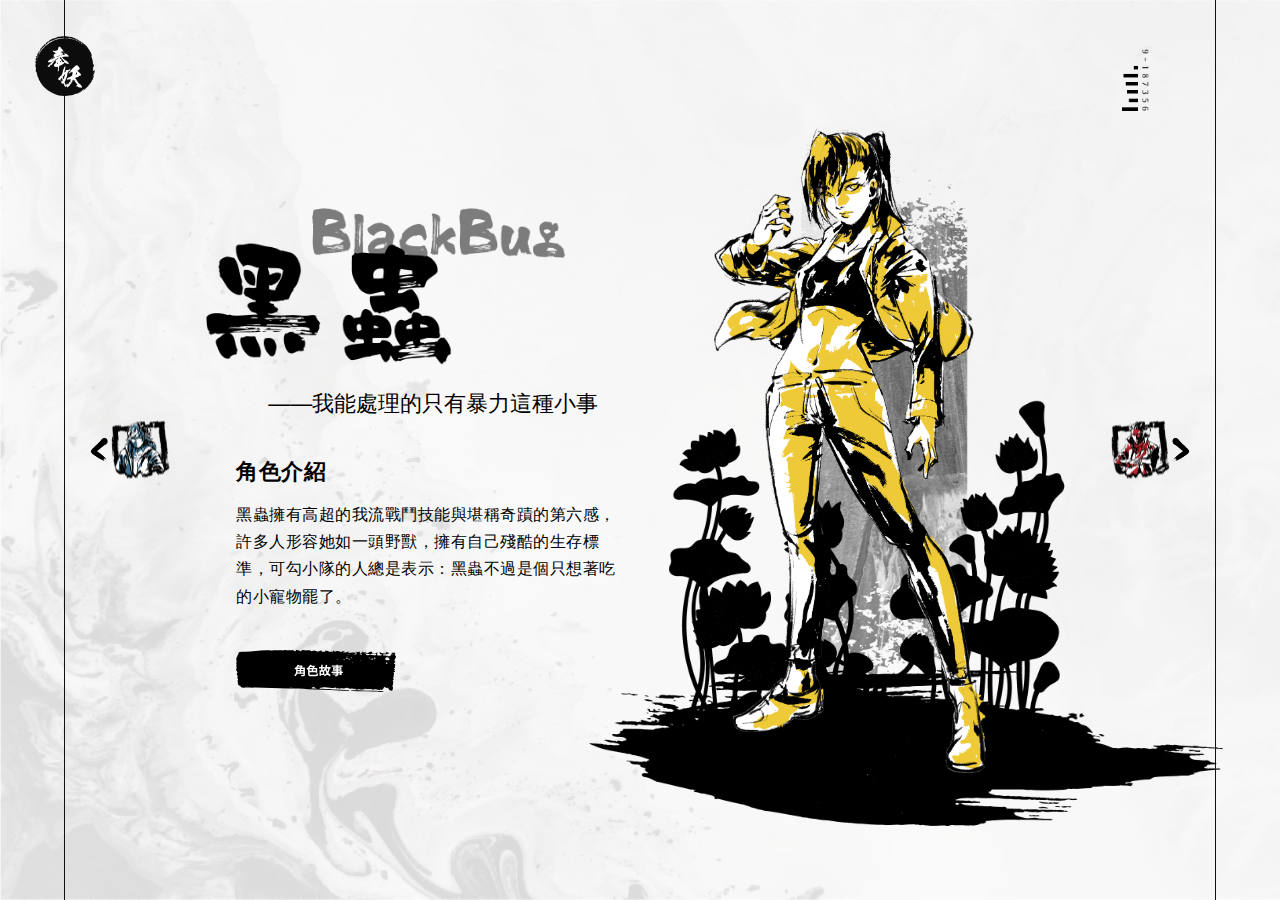
==== commit ea8f2b1f: "023" ====
--- a/blackbug.html
+++ b/blackbug.html
@@ -29,9 +29,6 @@
                     <div class="name-img">
                         <img src="img/BB-name.png" alt="">
                     </div>
-                    <div class="name-story">
-                        <img src="img/story.svg" alt="">
-                    </div>
                 </div>
                 <div class="words">
                     ——我能處理的只有暴力這種小事
@@ -41,6 +38,9 @@
                     <p>黑蟲擁有高超的我流戰鬥技能與堪稱奇蹟的第六感，許多人形容她如一頭野獸，擁有自己殘酷的生存標準，可勾小隊的人總是表示：黑蟲不過是個只想著吃的小寵物罷了。
                     </p>
                 </div>
+                <div class="name-story">
+                    <img src="img/story.svg" alt="">
+                </div>
                 
             </div>
             <div class="sign"></div>
@@ -48,16 +48,22 @@
         
         <div class="code"></div>
         <div class="arrow">
-            <div class="arrow-b next">
-                <a href="sweet.html">
+            <a href="sweet.html" class="arrow-b next">
+                <div class="m-chs">
+                    <img src="img/sweet-square.png" alt="">
+                </div>
+                <div class="ar">
                     <img src="img/arrow-r.png" alt="">
-                </a>
-            </div>
-            <div class="arrow-b pre">
-                <a href="iceborg.html">
+                </div>
+            </a>
+            <a href="iceborg.html" class="arrow-b pre">
+                <div class="ar">
                     <img src="img/arrow.png" alt="">
-                </a>
-            </div>
+                </div>
+                <div class="m-chs">
+                    <img src="img/iceborg-square.png" alt="">
+                </div>
+            </a>
         </div>
 
         <div class="story-page">
--- a/css/style.css
+++ b/css/style.css
@@ -265,21 +265,39 @@
   src: url(../font/ToppanBunkyuMidashiGothicStdN-ExtraBold.otf);
 }
 
+@-webkit-keyframes slide-home-off {
+  from {
+    height: 100%;
+  }
+  to {
+    height: 0%;
+  }
+}
+
+@keyframes slide-home-off {
+  from {
+    height: 100%;
+  }
+  to {
+    height: 0%;
+  }
+}
+
 @-webkit-keyframes slide-home {
   from {
-    height: 0;
+    height: 0%;
   }
   to {
-    height: 86.5%;
+    height: 100%;
   }
 }
 
 @keyframes slide-home {
   from {
-    height: 0;
+    height: 0%;
   }
   to {
-    height: 86.5%;
+    height: 100%;
   }
 }
 
@@ -301,6 +319,25 @@
   }
 }
 
+@media all and (max-width: 991px) {
+  @-webkit-keyframes slide-flooer {
+    from {
+      height: 0;
+    }
+    to {
+      height: 100%;
+    }
+  }
+  @keyframes slide-flooer {
+    from {
+      height: 0;
+    }
+    to {
+      height: 100%;
+    }
+  }
+}
+
 @-webkit-keyframes transport {
   from {
     opacity: 0;
@@ -319,527 +356,927 @@
   }
 }
 
-@media all and (min-width: 991px) {
-  .home {
-    background: url(../img/home-bg.png) center no-repeat;
-    background-size: cover;
-    height: 100vh;
-    max-height: 100vh;
-    overflow: hidden;
-    position: relative;
-    -webkit-animation: transport 0.5s both ease-in-out;
-            animation: transport 0.5s both ease-in-out;
-    -webkit-animation-delay: 0.5s;
-            animation-delay: 0.5s;
-  }
+.home {
+  background: url(../img/home-bg.png) center no-repeat;
+  background-size: cover;
+  height: 100vh;
+  max-height: 100vh;
+  overflow: hidden;
+  position: relative;
+  -webkit-animation: transport 0.5s both ease-in-out;
+          animation: transport 0.5s both ease-in-out;
+  -webkit-animation-delay: 0.5s;
+          animation-delay: 0.5s;
+}
+
+.home-words {
+  background: url(../img/consecrate-words.png) top center no-repeat;
+  height: 100vh;
+  max-height: 100vh;
+  background-size: 80%;
+  z-index: 0;
+}
+
+@media all and (max-width: 991px) {
   .home-words {
-    background: url(../img/consecrate-words.png) top center no-repeat;
-    height: 100vh;
-    max-height: 100vh;
-    background-size: 60%;
-    z-index: 0;
-  }
+    background: url(../img/consecrate-words-m.png) top right no-repeat;
+    background-size: 58%;
+  }
+}
+
+.home-ch-bg {
+  max-width: 1200px;
+  min-width: 650px;
+  width: 53%;
+  display: -webkit-box;
+  display: -ms-flexbox;
+  display: flex;
+  position: absolute;
+  bottom: 0;
+  top: 0;
+  left: 50%;
+  right: 0;
+  -webkit-transform: translateX(-50%);
+          transform: translateX(-50%);
+  -ms-flex-pack: distribute;
+      justify-content: space-around;
+  z-index: -1;
+}
+
+.home-ch-bg .ch-bg-item {
+  width: 100%;
+  max-width: 115px;
+  height: 0%;
+  background-position: top center;
+  background-repeat: no-repeat;
+  background-size: cover;
+  -webkit-animation: slide-home 0.4s both ease-in-out;
+          animation: slide-home 0.4s both ease-in-out;
+}
+
+.home-ch-bg .ch-bg-item:nth-child(1), .home-ch-bg .ch-bg-item:nth-child(5) {
+  background-image: url(../img/home-ch-bg3.png);
+}
+
+.home-ch-bg .ch-bg-item:nth-child(2), .home-ch-bg .ch-bg-item:nth-child(4) {
+  background-image: url(../img/home-ch-bg2.png);
+}
+
+.home-ch-bg .ch-bg-item:nth-child(3) {
+  background-image: url(../img/home-ch-bg.png);
+}
+
+.home-ch-bg .ch-bg-item.off-screen {
+  -webkit-animation: slide-home-off 0.3s both ease-in-out;
+          animation: slide-home-off 0.3s both ease-in-out;
+}
+
+.home-ch-bg .ch-bg-item.off-screen:nth-child(1), .home-ch-bg .ch-bg-item.off-screen:nth-child(5) {
+  -webkit-animation-duration: 0.5s;
+          animation-duration: 0.5s;
+}
+
+.home-ch-bg .ch-bg-item.off-screen:nth-child(2), .home-ch-bg .ch-bg-item.off-screen:nth-child(4) {
+  -webkit-animation-duration: 0.35s;
+          animation-duration: 0.35s;
+}
+
+.home-ch-bg .ch-bg-item.off-screen:nth-child(3) {
+  -webkit-animation-duration: 0.2s;
+          animation-duration: 0.2s;
+}
+
+@media all and (max-width: 991px) {
+  .home-ch-bg {
+    max-width: 45%;
+    min-width: 45%;
+    width: 45%;
+    left: 0%;
+    -webkit-transform: translateX(0%);
+            transform: translateX(0%);
+    display: block;
+  }
+  .home-ch-bg.iceborg .ch-bg-item {
+    background: #2589C8;
+  }
+}
+
+.character {
+  max-width: 1200px;
+  min-width: 650px;
+  width: 53%;
+  position: absolute;
+  bottom: 0;
+  top: 0;
+  left: 0;
+  right: 0;
+  z-index: 1;
+  margin: 0 auto;
+  display: -webkit-box;
+  display: -ms-flexbox;
+  display: flex;
+}
+
+.character .ch-item {
+  width: 100%;
+  height: 100%;
+  background-position: top center;
+  background-repeat: no-repeat;
+  background-size: contain;
+  position: relative;
+  cursor: pointer;
+}
+
+.character .ch-item .ch-item-img {
+  position: absolute;
+  left: 50%;
+  -webkit-transform: translateX(-50%);
+          transform: translateX(-50%);
+  z-index: 2;
+}
+
+.character .ch-item .ch-item-img::before {
+  content: "";
+  width: 100%;
+  height: 100%;
+  position: absolute;
+  background-size: 100%;
+  top: 0;
+  left: 0;
+  z-index: 3;
+}
+
+.character .ch-item .ch-hover {
+  height: 0;
+  overflow: hidden;
+  -webkit-transition: height 0.5s ease-in-out;
+  transition: height 0.5s ease-in-out;
+  -webkit-perspective: 141px;
+          perspective: 141px;
+}
+
+.character .ch-item .ch-hover-floor {
+  height: 0;
+  overflow: hidden;
+  -webkit-perspective: 141px;
+          perspective: 141px;
+}
+
+.character .ch-item:hover .ch-hover {
+  height: 86.5%;
+  overflow: visible;
+}
+
+.character .ch-item:hover .ch-hover .wall {
+  background-repeat: no-repeat;
+  height: 100%;
+  width: 115px;
+  background-size: 100%;
+  margin: 0 auto;
+}
+
+.character .ch-item:hover .ch-hover-floor {
+  -webkit-animation: slide-flooer .3s both ease-in-out;
+          animation: slide-flooer .3s both ease-in-out;
+  -webkit-animation-delay: 0.5s;
+          animation-delay: 0.5s;
+  overflow: visible;
+}
+
+.character .ch-item:hover .ch-hover-floor .floor {
+  position: absolute;
+  z-index: -1;
+  left: 50%;
+  width: 115px;
+  height: 100%;
+  -webkit-transform-origin: top;
+          transform-origin: top;
+  -webkit-transform-style: preserve-3d;
+          transform-style: preserve-3d;
+}
+
+@media all and (max-width: 991px) {
   .character {
-    max-width: 1200px;
-    min-width: 650px;
-    width: 50%;
-    position: absolute;
-    bottom: 0;
-    top: 0;
-    left: 0;
-    right: 0;
-    z-index: 1;
-    margin: 0 auto;
-    display: -webkit-box;
-    display: -ms-flexbox;
-    display: flex;
+    max-width: 58%;
+    min-width: 58%;
+    width: 58%;
   }
   .character .ch-item {
-    width: 100%;
+    display: none;
+  }
+  .character .ch-item.active {
+    display: block;
+  }
+  .character .ch-item.active .ch-item-img {
+    left: 15%;
+  }
+  .character .ch-item.active .ch-hover-floor {
     height: 100%;
-    background-position: center;
-    background-repeat: no-repeat;
-    background-size: contain;
-    position: relative;
-    cursor: pointer;
-  }
-  .character .ch-item .ch-item-img {
-    position: absolute;
-    left: 50%;
-    -webkit-transform: translateX(-50%);
-            transform: translateX(-50%);
-    z-index: 2;
-  }
-  .character .ch-item .ch-item-img::before {
-    content: "";
-    width: 100%;
-    height: 100%;
-    position: absolute;
-    background-size: 100%;
-    top: 0;
-    left: 0;
-    z-index: 3;
-  }
-  .character .ch-item .ch-hover {
-    height: 0;
-    overflow: hidden;
-    -webkit-transition: height 0.5s ease-in-out;
-    transition: height 0.5s ease-in-out;
-    -webkit-perspective: 141px;
-            perspective: 141px;
-  }
-  .character .ch-item .ch-hover-floor {
-    height: 0;
-    overflow: hidden;
-    -webkit-perspective: 141px;
-            perspective: 141px;
-  }
-  .character .ch-item:hover .ch-hover {
-    height: 86.5%;
     overflow: visible;
-  }
-  .character .ch-item:hover .ch-hover .wall {
-    background-repeat: no-repeat;
-    height: 100%;
-    width: 115px;
-    background-size: 100%;
-  }
-  .character .ch-item:hover .ch-hover-floor {
     -webkit-animation: slide-flooer .3s both ease-in-out;
             animation: slide-flooer .3s both ease-in-out;
-    -webkit-animation-delay: 0.5s;
-            animation-delay: 0.5s;
-    overflow: visible;
-  }
-  .character .ch-item:hover .ch-hover-floor .floor {
+  }
+  .character .ch-item.active .ch-hover-floor .floor {
+    -webkit-transform: rotateX(506deg) skewX(45deg) translateX(-50%);
+            transform: rotateX(506deg) skewX(45deg) translateX(-50%);
     position: absolute;
     z-index: -1;
-    left: 0;
-    width: 115px;
+    left: 0%;
+    width: 640px;
     height: 100%;
     -webkit-transform-origin: top;
             transform-origin: top;
     -webkit-transform-style: preserve-3d;
             transform-style: preserve-3d;
-  }
-  .character .character-iceborg {
-    z-index: 0;
-  }
-  .character .character-iceborg .ch-item-img {
-    width: 130px;
-    bottom: 80px;
-  }
-  .character .character-iceborg:hover .ch-item-img::before {
-    background-image: url(../img/iceborg_color.png);
-  }
-  .character .character-iceborg:hover .ch-hover .wall {
-    background-image: url(../img/iceborg_hover.png);
-  }
-  .character .character-iceborg:hover .floor {
+    -webkit-transform-origin: bottom left;
+            transform-origin: bottom left;
+  }
+  .character .ch-item.active.character-iceborg .floor {
     background-color: #2589C8;
-    -webkit-transform: rotateX(399deg) skewX(-34deg);
-            transform: rotateX(399deg) skewX(-34deg);
-  }
-  .character .character-blackbug {
-    z-index: 1;
-  }
-  .character .character-blackbug .ch-item-img {
-    width: 150px;
-    bottom: 70px;
-  }
-  .character .character-blackbug:hover .ch-item-img::before {
-    background-image: url(../img/BB_color.png);
-  }
-  .character .character-blackbug:hover .ch-hover .wall {
-    background-image: url(../img/BB_hover.png);
-  }
-  .character .character-blackbug:hover .floor {
-    background-color: #FBCD13;
-    -webkit-transform: rotateX(399deg) skewX(-20deg);
-            transform: rotateX(399deg) skewX(-20deg);
-  }
-  .character .character-sweet {
-    z-index: 2;
-  }
-  .character .character-sweet .ch-item-img {
-    width: 300px;
-    bottom: 30px;
-  }
-  .character .character-sweet:hover .ch-item-img::before {
-    background-image: url(../img/sweet_color.png);
-  }
-  .character .character-sweet:hover .ch-hover .wall {
-    background-image: url(../img/sweet_hover.png);
-  }
-  .character .character-sweet:hover .floor {
-    background-color: #B62020;
-    -webkit-transform: rotateX(401deg) skewX(5deg);
-            transform: rotateX(401deg) skewX(5deg);
-  }
-  .character .character-twilight {
-    z-index: 1;
-  }
-  .character .character-twilight .ch-item-img {
-    width: 95px;
-    bottom: 60px;
-  }
-  .character .character-twilight:hover .ch-item-img::before {
-    background-image: url(../img/twilight_color.png);
-  }
-  .character .character-twilight:hover .ch-hover .wall {
-    background-image: url(../img/twilight_hover.png);
-  }
-  .character .character-twilight:hover .floor {
-    background-color: #63986B;
-    -webkit-transform: rotateX(399deg) skewX(20deg);
-            transform: rotateX(399deg) skewX(20deg);
-  }
-  .character .character-firecat {
-    z-index: 0;
-  }
-  .character .character-firecat .ch-item-img {
-    width: 190px;
-    bottom: 55px;
-  }
-  .character .character-firecat:hover .ch-item-img::before {
-    background-image: url(../img/firecat_color.png);
-  }
-  .character .character-firecat:hover .ch-hover .wall {
-    background-image: url(../img/firecat_hover.png);
-  }
-  .character .character-firecat:hover .floor {
-    background-color: #FB8B3F;
-    -webkit-transform: rotateX(399deg) skewX(34deg);
-            transform: rotateX(399deg) skewX(34deg);
-  }
-  .page {
-    display: -webkit-box;
-    display: -ms-flexbox;
-    display: flex;
-    background: url(../img/page-bg.png) center no-repeat;
-    background-size: cover;
-    height: 100vh;
-    max-height: 100vh;
-    overflow: hidden;
+  }
+}
+
+.character .character-iceborg {
+  z-index: 0;
+}
+
+.character .character-iceborg .ch-item-img {
+  width: 130px;
+  bottom: 80px;
+}
+
+.character .character-iceborg:hover .ch-item-img::before {
+  background-image: url(../img/iceborg_color.png);
+}
+
+.character .character-iceborg:hover .ch-hover .wall {
+  background-image: url(../img/iceborg_hover.png);
+}
+
+.character .character-iceborg:hover .floor {
+  background-color: #2589C8;
+  -webkit-transform: rotateX(399deg) skewX(-34deg) translateX(-50%);
+          transform: rotateX(399deg) skewX(-34deg) translateX(-50%);
+}
+
+.character .character-blackbug {
+  z-index: 1;
+}
+
+.character .character-blackbug .ch-item-img {
+  width: 150px;
+  bottom: 70px;
+}
+
+.character .character-blackbug:hover .ch-item-img::before {
+  background-image: url(../img/BB_color.png);
+}
+
+.character .character-blackbug:hover .ch-hover .wall {
+  background-image: url(../img/BB_hover.png);
+}
+
+.character .character-blackbug:hover .floor {
+  background-color: #FBCD13;
+  -webkit-transform: rotateX(399deg) skewX(-20deg) translateX(-50%);
+          transform: rotateX(399deg) skewX(-20deg) translateX(-50%);
+}
+
+.character .character-sweet {
+  z-index: 2;
+}
+
+.character .character-sweet .ch-item-img {
+  width: 310px;
+  bottom: 30px;
+}
+
+.character .character-sweet:hover .ch-item-img::before {
+  background-image: url(../img/sweet_color.png);
+}
+
+.character .character-sweet:hover .ch-hover .wall {
+  background-image: url(../img/sweet_hover.png);
+}
+
+.character .character-sweet:hover .floor {
+  background-color: #B62020;
+  -webkit-transform: rotateX(401deg) skewX(5deg) translateX(-50%);
+          transform: rotateX(401deg) skewX(5deg) translateX(-50%);
+}
+
+.character .character-twilight {
+  z-index: 1;
+}
+
+.character .character-twilight .ch-item-img {
+  width: 95px;
+  bottom: 60px;
+}
+
+.character .character-twilight:hover .ch-item-img::before {
+  background-image: url(../img/twilight_color.png);
+}
+
+.character .character-twilight:hover .ch-hover .wall {
+  background-image: url(../img/twilight_hover.png);
+}
+
+.character .character-twilight:hover .floor {
+  background-color: #63986B;
+  -webkit-transform: rotateX(399deg) skewX(20deg) translateX(-50%);
+          transform: rotateX(399deg) skewX(20deg) translateX(-50%);
+}
+
+.character .character-firecat {
+  z-index: 0;
+}
+
+.character .character-firecat .ch-item-img {
+  width: 190px;
+  bottom: 55px;
+}
+
+.character .character-firecat:hover .ch-item-img::before {
+  background-image: url(../img/firecat_color.png);
+}
+
+.character .character-firecat:hover .ch-hover .wall {
+  background-image: url(../img/firecat_hover.png);
+}
+
+.character .character-firecat:hover .floor {
+  background-color: #FB8B3F;
+  -webkit-transform: rotateX(399deg) skewX(34deg) translateX(-50%);
+          transform: rotateX(399deg) skewX(34deg) translateX(-50%);
+}
+
+.page {
+  display: -webkit-box;
+  display: -ms-flexbox;
+  display: flex;
+  background: url(../img/page-bg.png) bottom left no-repeat;
+  background-size: cover;
+  height: 100vh;
+  max-height: 100vh;
+  overflow: hidden;
+  position: relative;
+  -webkit-animation: transport 0.5s both ease-in-out;
+          animation: transport 0.5s both ease-in-out;
+}
+
+.line {
+  position: fixed;
+  width: 100%;
+  z-index: 99;
+}
+
+.line-b {
+  width: 1px;
+  height: 100vh;
+  background-color: #121111;
+  position: absolute;
+  top: 0;
+}
+
+.line-b.line-l {
+  left: 5%;
+}
+
+.line-b.line-r {
+  right: 5%;
+}
+
+.home-btn {
+  background: url(../img/home-btn.png) center no-repeat;
+  background-size: 100%;
+  width: 60px;
+  height: 60px;
+  position: absolute;
+  left: 50%;
+  top: 4%;
+  -webkit-transform: translateX(-50%);
+          transform: translateX(-50%);
+}
+
+.page-content {
+  display: -webkit-box;
+  display: -ms-flexbox;
+  display: flex;
+  -webkit-box-orient: horizontal;
+  -webkit-box-direction: reverse;
+      -ms-flex-direction: row-reverse;
+          flex-direction: row-reverse;
+  max-width: 950px;
+  margin: 0 auto;
+  position: relative;
+  z-index: 2;
+}
+
+@media all and (max-width: 991px) {
+  .page-content {
+    display: block;
+    -webkit-box-orient: unset;
+    -webkit-box-direction: unset;
+        -ms-flex-direction: unset;
+            flex-direction: unset;
+  }
+}
+
+.character-single {
+  position: relative;
+  -webkit-box-flex: 1;
+      -ms-flex: 1 0 45%;
+          flex: 1 0 45%;
+  max-width: 45%;
+}
+
+@media all and (max-width: 991px) {
+  .character-single {
+    -webkit-box-flex: 100%;
+        -ms-flex: 100%;
+            flex: 100%;
+    max-width: 100%;
+  }
+}
+
+.character-stand {
+  position: absolute;
+  background-repeat: no-repeat;
+  height: 100%;
+  z-index: -1;
+}
+
+@media all and (max-width: 991px) {
+  .character-stand {
     position: relative;
-    -webkit-animation: transport 0.5s both ease-in-out;
-            animation: transport 0.5s both ease-in-out;
-  }
-  .line {
-    position: fixed;
-    width: 100%;
-    height: 100%;
-  }
-  .line-b {
-    width: 1px;
-    height: 100%;
-    background-color: #121111;
-    position: absolute;
-    top: 0;
-  }
-  .line-b.line-l {
-    left: 5%;
-    position: relative;
-  }
-  .line-b.line-r {
-    right: 5%;
-  }
-  .home-btn {
-    background: url(../img/home-btn.png) center no-repeat;
-    background-size: 100%;
-    width: 60px;
-    height: 60px;
-    position: absolute;
-    left: 50%;
-    top: 4%;
-    -webkit-transform: translateX(-50%);
-            transform: translateX(-50%);
-  }
-  .page-content {
-    display: -webkit-box;
-    display: -ms-flexbox;
-    display: flex;
-    -webkit-box-orient: horizontal;
-    -webkit-box-direction: reverse;
-        -ms-flex-direction: row-reverse;
-            flex-direction: row-reverse;
-    max-width: 950px;
-    margin: 0 auto;
-    position: relative;
-  }
-  .character-single {
-    position: relative;
-    -webkit-box-flex: 1;
-        -ms-flex: 1 0 45%;
-            flex: 1 0 45%;
-    max-width: 45%;
-  }
-  .character-stand {
-    position: absolute;
-    background-repeat: no-repeat;
-    height: 100%;
-    z-index: -1;
-  }
-  .character-bg {
-    position: absolute;
-    top: 0;
-    right: 50%;
-    -webkit-transform: translateX(50%);
-            transform: translateX(50%);
-    background-repeat: no-repeat;
-    background-size: 100%;
-    background-position: right bottom 30%;
-    width: 700px;
-    height: 100%;
-    -webkit-filter: grayscale(1);
-            filter: grayscale(1);
-    z-index: -1;
-  }
+    height: 210px;
+  }
+}
+
+.character-bg {
+  position: absolute;
+  top: 0;
+  right: 50%;
+  -webkit-transform: translateX(50%);
+          transform: translateX(50%);
+  background-repeat: no-repeat;
+  background-size: 100%;
+  background-position: right bottom 30%;
+  width: 700px;
+  height: 100%;
+  -webkit-filter: grayscale(1);
+          filter: grayscale(1);
+  z-index: -1;
+}
+
+.data {
+  -webkit-box-flex: 1;
+      -ms-flex: 1 0 40%;
+          flex: 1 0 40%;
+  max-width: 40%;
+  position: relative;
+  z-index: 2;
+  margin: auto;
+}
+
+@media all and (max-width: 991px) {
   .data {
     -webkit-box-flex: 1;
-        -ms-flex: 1 0 50%;
-            flex: 1 0 50%;
-    max-width: 50%;
-    position: relative;
-    z-index: 2;
+        -ms-flex: 1 0 77%;
+            flex: 1 0 77%;
+    max-width: 77%;
+  }
+}
+
+.name {
+  margin-left: -30px;
+  display: -webkit-box;
+  display: -ms-flexbox;
+  display: flex;
+  position: relative;
+}
+
+.name .name-img {
+  max-width: 360px;
+  -webkit-box-flex: 1;
+      -ms-flex: auto;
+          flex: auto;
+}
+
+@media all and (max-width: 991px) {
+  .name .name-img {
+    max-width: 270px;
     margin: auto;
   }
-  .name {
-    margin-left: -30px;
-    display: -webkit-box;
-    display: -ms-flexbox;
-    display: flex;
-    position: relative;
-  }
-  .name .name-img {
-    max-width: 360px;
-    -webkit-box-flex: 1;
-        -ms-flex: auto;
-            flex: auto;
-  }
+}
+
+.name-story {
+  margin: auto 0 0;
+  max-width: 160px;
+  cursor: pointer;
+}
+
+@media all and (max-width: 991px) {
   .name-story {
-    margin: auto 0 0;
-    max-width: 80px;
-    cursor: pointer;
-  }
+    margin: 0 auto;
+  }
+}
+
+.words {
+  font-size: 22px;
+  margin-left: 2rem;
+  margin-top: 1.5rem;
+}
+
+@media all and (max-width: 991px) {
   .words {
-    font-size: 22px;
-    margin-left: 2rem;
-    margin-top: 1.5rem;
-  }
+    display: none;
+  }
+}
+
+.story {
+  width: 100%;
+  margin: 2.5rem 0;
+}
+
+@media all and (max-width: 991px) {
   .story {
-    width: 85%;
-    margin: 2.5rem 0;
-  }
-  .story p {
-    margin: 1rem 0;
-  }
-  .code {
-    background-size: 100%;
-    background-position: center;
-    background-repeat: no-repeat;
-    width: 30px;
-    height: 70px;
-    position: absolute;
-    top: 5%;
-    right: 10%;
-  }
+    margin: 1.5rem 0;
+  }
+}
+
+.story p {
+  margin: 1rem 0;
+}
+
+.code {
+  background-size: 100%;
+  background-position: center;
+  background-repeat: no-repeat;
+  width: 30px;
+  height: 70px;
+  position: absolute;
+  top: 5%;
+  right: 10%;
+}
+
+.sign {
+  background-size: 100%;
+  background-position: center;
+  background-repeat: no-repeat;
+  width: 230px;
+  height: 150px;
+  position: absolute;
+  top: 10%;
+  right: -2%;
+}
+
+@media all and (max-width: 991px) {
   .sign {
-    background-size: 100%;
-    background-position: center;
-    background-repeat: no-repeat;
-    width: 230px;
-    height: 150px;
-    position: absolute;
-    top: 10%;
-    right: -2%;
-  }
+    width: 180px;
+    right: 5%;
+  }
+}
+
+.arrow-b {
+  width: 80px;
+  display: -webkit-box;
+  display: -ms-flexbox;
+  display: flex;
+  position: absolute;
+  top: 50%;
+  -webkit-transform: translateY(-50%);
+          transform: translateY(-50%);
+  cursor: pointer;
+  z-index: 97;
+}
+
+@media all and (max-width: 991px) {
   .arrow-b {
-    width: 30px;
-    position: absolute;
-    top: 50%;
-    -webkit-transform: translateY(-50%);
-            transform: translateY(-50%);
-    cursor: pointer;
-  }
-  .arrow-b.pre {
-    left: 7%;
-  }
-  .arrow-b.next {
-    right: 7%;
-  }
-  .story-page {
+    top: 93%;
+  }
+}
+
+.arrow-b .ar {
+  margin: auto 0;
+}
+
+.arrow-b.pre {
+  left: 7%;
+}
+
+.arrow-b.next {
+  right: 7%;
+}
+
+.arrow-b .m-chs {
+  max-width: 60px;
+}
+
+.arrow-b:hover .m-chs {
+  -webkit-transform: rotate(10deg);
+          transform: rotate(10deg);
+}
+
+.story-page {
+  position: fixed;
+  width: 100%;
+  height: 100%;
+  z-index: 99;
+  color: #ffffff;
+  max-height: 100vh;
+  overflow-y: scroll;
+  opacity: 0;
+  display: none;
+}
+
+.story-page.active {
+  display: block;
+  opacity: 1;
+}
+
+.story-page .overlay {
+  width: 100%;
+  height: 100%;
+  position: fixed;
+  background-color: rgba(18, 17, 17, 0.96);
+}
+
+.story-page .story-title {
+  display: -webkit-box;
+  display: -ms-flexbox;
+  display: flex;
+  margin-bottom: 2rem;
+  padding: 2rem 0;
+  z-index: 98;
+  max-width: 600px;
+  margin: 0 auto;
+}
+
+@media all and (max-width: 991px) {
+  .story-page .story-title {
+    margin: 0 -1rem;
+    padding: 1rem;
+    display: block;
+    background-color: #000;
     position: fixed;
+  }
+}
+
+.story-page .story-title h4 {
+  -webkit-box-flex: 1;
+      -ms-flex: auto;
+          flex: auto;
+}
+
+.story-page .story-title .font-size {
+  display: -webkit-box;
+  display: -ms-flexbox;
+  display: flex;
+}
+
+.story-page .story-title .font-size .size-btn {
+  background: url(../img/w-circle.png) center no-repeat;
+  background-size: 100%;
+  width: 30px;
+  height: 30px;
+  margin: auto 0.5rem;
+  color: #121111;
+  font-weight: bold;
+  cursor: pointer;
+  text-align: center;
+}
+
+.story-page .story-content {
+  position: relative;
+  z-index: 100;
+  margin: 0 auto;
+  padding: 3% 0;
+  padding: 0 1rem;
+  z-index: 3;
+}
+
+.story-page .stock {
+  position: absolute;
+  width: 100%;
+  height: 100%;
+}
+
+.story-page .stock::after {
+  content: "";
+  width: 100%;
+  height: 100%;
+  background-color: #121111;
+  opacity: 0;
+}
+
+.story-page .story-text {
+  max-width: 600px;
+  margin: 0 auto;
+}
+
+.story-page .story-text.font-s {
+  font-size: 16px;
+}
+
+.story-page .story-text.font-m {
+  font-size: 18px;
+}
+
+.story-page .story-text.font-l {
+  font-size: 20px;
+}
+
+.story-page .story-text p {
+  white-space: pre-line;
+}
+
+@media all and (max-width: 991px) {
+  .story-page .story-text {
+    padding-top: 6.5rem;
+  }
+}
+
+.story-page .close {
+  background: url(../img/close.svg) center no-repeat;
+  background-size: cover;
+  position: fixed;
+  top: 2rem;
+  right: 2rem;
+  width: 30px;
+  height: 30px;
+  cursor: pointer;
+  z-index: 99;
+}
+
+.firecat .character-stand {
+  top: 0;
+  right: -16%;
+  background-image: url(../img/firecat_color.png);
+  background-size: 34%;
+  background-position: right 180px bottom 50%;
+  width: 900px;
+}
+
+.firecat .character-bg {
+  background-image: url(../img/firecat-bg.png);
+}
+
+.firecat .code {
+  background-image: url(../img/firecat-code.png);
+}
+
+.firecat .sign {
+  background-image: url(../img/firecat-sign.svg);
+}
+
+@media all and (max-width: 991px) {
+  .firecat .character-stand {
+    background-image: url(../img/firecat-square.png);
+    right: 0%;
+    background-position: center left 25%;
     width: 100%;
-    height: 100%;
-    z-index: 99;
-    color: #ffffff;
-    max-height: 100vh;
-    overflow-y: scroll;
-    opacity: 0;
-    display: none;
-  }
-  .story-page.active {
-    display: block;
-    opacity: 1;
-  }
-  .story-page .overlay {
+    background-size: 45%;
+  }
+  .firecat .character-bg {
+    background-image: none;
+  }
+}
+
+.iceborg .character-stand {
+  top: 0;
+  right: -10%;
+  background-image: url(../img/iceborg_color.png);
+  background-size: 34%;
+  background-position: right 180px bottom 50%;
+  width: 700px;
+}
+
+.iceborg .character-bg {
+  background-image: url(../img/iceborg-bg.png);
+}
+
+.iceborg .code {
+  background-image: url(../img/iceborg-code.png);
+}
+
+.iceborg .sign {
+  background-image: url(../img/firecat-sign.svg);
+}
+
+@media all and (max-width: 991px) {
+  .iceborg .character-stand {
+    background-image: url(../img/iceborg-square.png);
+    right: 0%;
+    background-position: center left 25%;
     width: 100%;
-    height: 100%;
-    position: fixed;
-    background-color: rgba(18, 17, 17, 0.95);
-  }
-  .story-page .story-title {
-    display: -webkit-box;
-    display: -ms-flexbox;
-    display: flex;
-    margin-bottom: 2rem;
-  }
-  .story-page .story-title h4 {
-    -webkit-box-flex: 1;
-        -ms-flex: auto;
-            flex: auto;
-  }
-  .story-page .story-title .font-size {
-    display: -webkit-box;
-    display: -ms-flexbox;
-    display: flex;
-  }
-  .story-page .story-title .font-size .size-btn {
-    background: url(../img/w-circle.png) center no-repeat;
-    background-size: 100%;
-    width: 30px;
-    height: 30px;
-    margin: 0 0.5rem;
-    color: #121111;
-    font-weight: bold;
-    cursor: pointer;
-    text-align: center;
-  }
-  .story-page .story-content {
-    position: relative;
-    z-index: 100;
-    max-width: 600px;
-    margin: 0 auto;
-    padding: 3% 0;
-  }
-  .story-page .stock {
-    position: absolute;
+    background-size: 45%;
+  }
+  .iceborg .character-bg {
+    background-image: none;
+  }
+}
+
+.blackbug .character-stand {
+  top: 0;
+  right: -12%;
+  background-image: url(../img/BB_color.png);
+  background-size: 34%;
+  background-position: right 180px bottom 50%;
+  width: 800px;
+}
+
+.blackbug .character-bg {
+  background-image: url(../img/BB-bg.png);
+}
+
+.blackbug .code {
+  background-image: url(../img/BB-code.png);
+}
+
+.blackbug .sign {
+  background-image: url(../img/BB-sign.svg);
+}
+
+@media all and (max-width: 991px) {
+  .blackbug .character-stand {
+    background-image: url(../img/BB-square.png);
+    right: 0%;
+    background-position: center left 25%;
     width: 100%;
-    height: 100%;
-  }
-  .story-page .stock::after {
-    content: "";
+    background-size: 45%;
+  }
+  .blackbug .character-bg {
+    background-image: none;
+  }
+}
+
+.twilight .character-stand {
+  top: 0;
+  right: -10%;
+  background-image: url(../img/twilight_color.png);
+  background-size: 34%;
+  background-position: right 180px bottom 50%;
+  width: 440px;
+}
+
+.twilight .character-bg {
+  background-image: url(../img/twilight-bg.png);
+}
+
+.twilight .code {
+  background-image: url(../img/twilight-code.png);
+}
+
+.twilight .sign {
+  background-image: url(../img/twilight-sign.svg);
+}
+
+@media all and (max-width: 991px) {
+  .twilight .character-stand {
+    background-image: url(../img/twilight-square.png);
+    right: 0%;
+    background-position: center left 25%;
     width: 100%;
-    height: 100%;
-    background-color: #121111;
-    opacity: 0;
-  }
-  .story-page .story-text.font-s {
-    font-size: 16px;
-  }
-  .story-page .story-text.font-m {
-    font-size: 18px;
-  }
-  .story-page .story-text.font-l {
-    font-size: 20px;
-  }
-  .story-page .story-text p {
-    white-space: pre-line;
-  }
-  .story-page .close {
-    background: url(../img/close.svg) center no-repeat;
-    background-size: cover;
-    position: fixed;
-    top: 2rem;
-    right: 2rem;
-    width: 30px;
-    height: 30px;
-    cursor: pointer;
-  }
-  .firecat .character-stand {
-    top: 0;
-    right: -16%;
-    background-image: url(../img/firecat_color.png);
-    background-size: 34%;
-    background-position: right 180px bottom 50%;
-    width: 900px;
-  }
-  .firecat .character-bg {
-    background-image: url(../img/firecat-bg.png);
-  }
-  .firecat .code {
-    background-image: url(../img/firecat-code.png);
-  }
-  .firecat .sign {
-    background-image: url(../img/firecat-sign.svg);
-  }
-  .iceborg .character-stand {
-    top: 0;
-    right: -10%;
-    background-image: url(../img/iceborg_color.png);
-    background-size: 34%;
-    background-position: right 180px bottom 50%;
-    width: 700px;
-  }
-  .iceborg .character-bg {
-    background-image: url(../img/iceborg-bg.png);
-  }
-  .iceborg .code {
-    background-image: url(../img/iceborg-code.png);
-  }
-  .iceborg .sign {
-    background-image: url(../img/firecat-sign.svg);
-  }
-  .blackbug .character-stand {
-    top: 0;
-    right: -12%;
-    background-image: url(../img/BB_color.png);
-    background-size: 34%;
-    background-position: right 180px bottom 50%;
-    width: 800px;
-  }
-  .blackbug .character-bg {
-    background-image: url(../img/BB-bg.png);
-  }
-  .blackbug .code {
-    background-image: url(../img/BB-code.png);
-  }
-  .blackbug .sign {
-    background-image: url(../img/BB-sign.svg);
-  }
-  .twilight .character-stand {
-    top: 0;
-    right: -10%;
-    background-image: url(../img/twilight_color.png);
-    background-size: 34%;
-    background-position: right 180px bottom 50%;
-    width: 440px;
+    background-size: 45%;
   }
   .twilight .character-bg {
-    background-image: url(../img/twilight-bg.png);
-  }
-  .twilight .code {
-    background-image: url(../img/twilight-code.png);
-  }
-  .twilight .sign {
-    background-image: url(../img/twilight-sign.svg);
-  }
+    background-image: none;
+  }
+}
+
+.sweet .character-stand {
+  top: 0;
+  right: -50%;
+  background-image: url(../img/sweet_color.png);
+  background-size: 34%;
+  background-position: right 180px bottom 50%;
+  width: 1350px;
+}
+
+.sweet .character-bg {
+  background-image: url(../img/sweet-bg.png);
+}
+
+.sweet .code {
+  background-image: url(../img/sweet-code.png);
+}
+
+.sweet .sign {
+  background-image: url(../img/sweet-sign.svg);
+}
+
+@media all and (max-width: 991px) {
   .sweet .character-stand {
-    top: 0;
-    right: -50%;
-    background-image: url(../img/sweet_color.png);
-    background-size: 34%;
-    background-position: right 180px bottom 50%;
-    width: 1350px;
+    background-image: url(../img/sweet-square.png);
+    right: 0%;
+    background-position: center left 25%;
+    width: 100%;
+    background-size: 45%;
   }
   .sweet .character-bg {
-    background-image: url(../img/sweet-bg.png);
-  }
-  .sweet .code {
-    background-image: url(../img/sweet-code.png);
-  }
-  .sweet .sign {
-    background-image: url(../img/sweet-sign.svg);
-  }
-}
+    background-image: none;
+  }
+}
+/*# sourceMappingURL=style.css.map */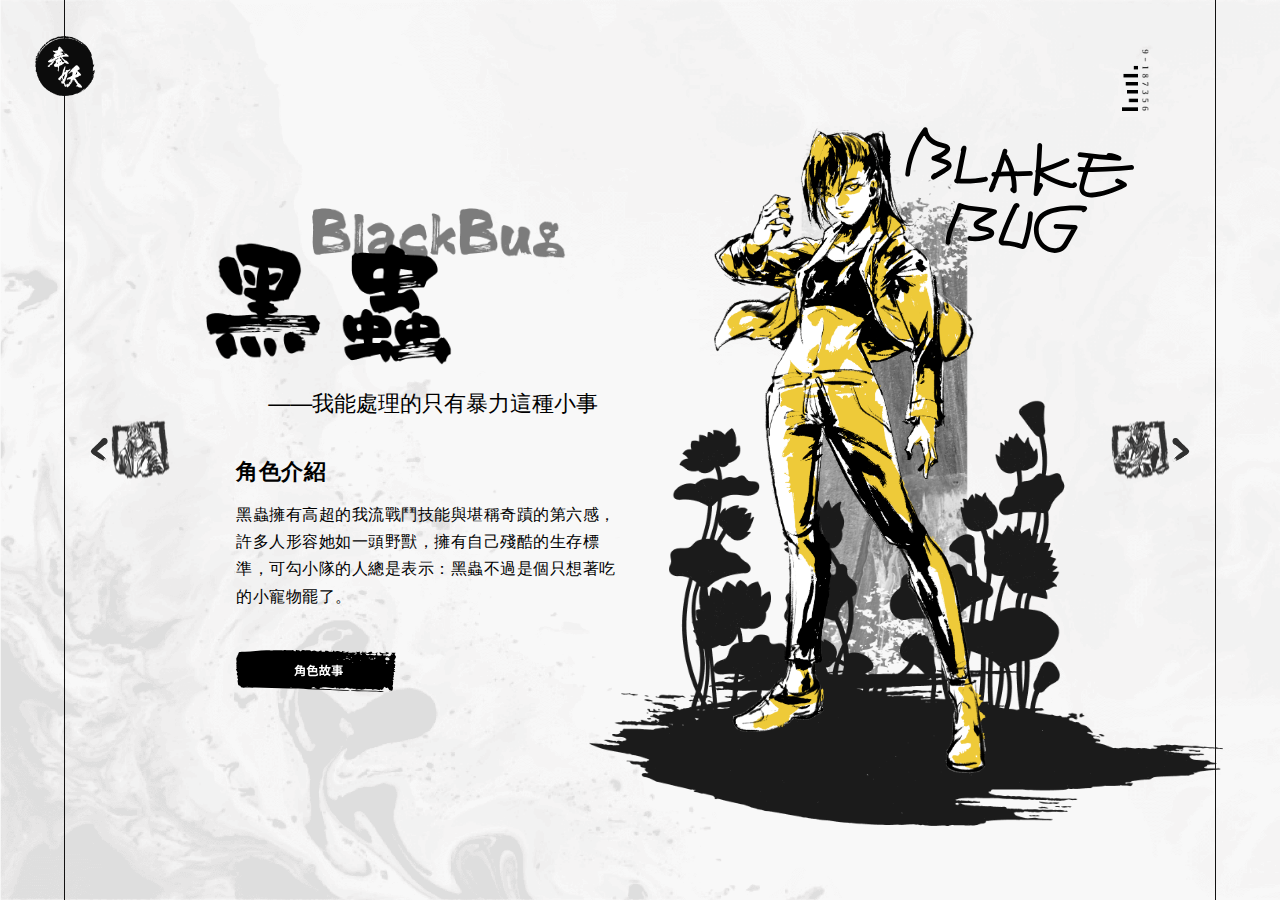
==== commit 92b87dcc: "231" ====
--- a/blackbug.html
+++ b/blackbug.html
@@ -5,7 +5,16 @@
     <meta charset="UTF-8">
     <meta http-equiv="X-UA-Compatible" content="IE=edge">
     <meta name="viewport" content="width=device-width, initial-scale=1.0">
-    <title>黑蟲-戰鬥人員 ｜ 奉妖</title>
+    <meta name="description" content="奉獻給自己的全部，維持靈物與人類的平衡，一場夾在神靈與人類之間的行動就此展開">
+    <meta property="article:author" content="Sacred">
+    <meta property="article:publisher" content="Sacred">
+    <meta property="og:title" content="奉妖">
+    <meta property="og:url" content="">
+    <meta property="og:image" content="../img/thumbnail.png">
+    <meta property="og:description" content="奉獻給自己的全部，維持靈物與人類的平衡，一場夾在神靈與人類之間的行動就此展開">
+    <meta property="og:type" content="website">
+    <meta property="og:site_name" content="Sacred">
+    <title>黑蟲-機動人員 ｜ 奉妖</title>
     <link rel="stylesheet" href="css/style.css">
 </head>
 
@@ -71,7 +80,7 @@
             <div class="close"></div>
             <div class="story-content">
                 <div class="story-title">
-                    <h4>女鬼窯</h4>
+                    <h4>國運籤</h4>
                     <div class="font-size">
                         <div class="size-btn l-btn">大</div>
                         <div class="size-btn m-btn">中</div>
@@ -80,50 +89,56 @@
                 </div>
                 <div class="story-text font-s">
                     <div class="stock"></div>
-                    <p>「你解釋一下，為什麼這裡這麼噁心？」<br>
-                        火貓的義大利製鞋子沾滿了淤泥，空氣中攪著各種味道，他盡量不去想是什麼東西組成的，光是站在這裡他都覺得頭皮發麻。<br>
-                        他手機裡傳給斯維特的語音訊息超過了十條，都是在抱怨為什麼沒有通知他要來的地方髒得要命！當初只說這裡充滿女性，要他穿得不要太邋遢，他這才盛裝打扮過來的。結果到指定地點前要穿過一條骯髒的小巷，他在巷子口掙扎了五分鐘，還是忍痛踩進去。<br>
-                        原本以為柳暗花明了，結果真正的目的地比陰暗的巷子更噁心。<br>
-                        鐵門已經生鏽不打緊，握把上還沾滿了不知道是什麼東西的黑濁濁黏液，門縫間呼之欲出的噁心淤泥正等待著下一個倒霉鬼開門，火貓完全不想接近那扇門，更別說進去了。<br>
-                        「你該叫冰山那小子來，那些姐姐們更喜歡鮮肉。」火貓又傳了語音訊息，想了想再補充，「而且他不怕髒。」<br>
-                        火貓從口袋裡拿出預備好的矽膠手套，縱使有手套相隔，冰涼黏滑的觸感還是讓他起了無數的雞皮疙瘩，他打開門後，那些黏液從門上掉下來，聚集在門檻前，若是有不知死活的黏液往門檻後去，馬上會被燒得乾淨。<br>
-                        因此，火貓放鬆下來，門內的木地板乾淨到他快哭出來了。<br>
-                        他滿心歡喜地踏進去，這才曉得事情不妙。<br>
-                        火貓全身上下都被一隻隻女性的手給抓住，她們在他身上探索、四處撫摸抓搔，有些更帶著情緒的破壞他的西裝。<br>
-                        至少比骯髒好。火貓想著。<br>
-                        他帶著那些手往屋子內部走過去，這是個空空的前廳，有著不成套的桌椅跟木櫃，最深處有個屏風，屏風後就是個方型的天井大廳，整棟建築是貫通的，可以看到高聳的藍天，共有十來層樓，每一層樓又有數十間房間，外表都被打掃得相當乾淨。<br>
-                        火貓往前一步，一道紅爪竄到他的頸子周圍，還未摸到分毫，斷腕就落在他的腳下。<br>
-                        拋接著切下手腕的小刀，朝著天井大喊：「各位姐姐，我帶來了最好的消息，需要跟你們老闆見一面！」<br>
-                        人形的黑影慢慢變多了，她們清一色都是女性，有些看得清楚樣貌，有些只是模糊的黑影，有些是孩子狀的，有些甚至根本不是人的外型，總之這個區域的鬼生前都是女性。<br>
-                        有個女孩怯生生地走近火貓，就算外表充滿保護欲，也不能忘了這孩子可能比火貓阿嬤還老，兩方互相警戒之下，女孩子指了一個方向，他根據指示上樓並且中途讓這個孩子帶路，周圍的女鬼爭相看熱鬧，擠得道路水泄不通。<br>
-                        他走到了最頂樓，女孩接著指著天井的底部，也就是他剛來的地方。
-                        看不出來是不是要搞他，火貓認為這群女鬼就是要看他笑話，既然這樣他想都沒想踏上圍欄，跳下去。<br>
-                        前五秒，周圍的景色還是這個天井大樓。<br>
-                        五秒過後，火貓身上開始有碰到條狀物的感覺，那感受越來越清晰，最後他落到了一個粗線條緊密交織的地板上。<br>
-                        很痛，火貓搓搓他的手腳肩膀，他還算身強體壯，痛幾下就能了事。
-                        周圍不見五指，火貓打開手機也照不到手長以外的視線，他只知道屁股底下的地板是由眾多的樹根緊緊交織而成，摸起來有些碎裂，剝掉外面的老樹皮之後裡面仍是新鮮堅韌的。<br>
-                        火貓判斷周圍狀況後，隨即閉起眼睛，說：「我是來這裡請求妳給我靈氣丸的。」<br>
-                        勁風在他說完之際刮過他的臉頰，在臉上劃下淺淺的紅痕。火貓閉緊眼睛的臉前，一個與樹相連的女人抓著他的腦袋，只要他說錯一句話，女人就能瞬間壓扁他的頭骨。<br>
-                        「我帶來了妖世通行的請求。」<br>
-                        火貓頭上的手又緊了幾分，女人說道：「妖世通行派你這廢物來我這裡，是想瞧不起人嗎？」<br>
-                        要不是妖世通行派來的使者全都被吃了，火貓用不著跑這一趟，他藏在眼皮後面的眼球翻了翻白眼，面對對方無理取鬧的憤怒，火貓乾笑兩聲，「怎麼會，林投姐妳可是台灣女鬼的頂端啊！」旋即他的頭開始遭受到縮緊的痛楚，馬上求饒，「對不起對不起，我叫你招娘姐好嗎？招娘大姐。」<br>
-                        招娘的聲音沙啞，散出的靈氣令人不適，問：「妖世通行要我的靈氣丸做什麼？」<br>
-                        「我需要『相信惡有惡報』的力量。」<br>
-                        「是為了外面那些吵吵鬧鬧的車子嗎？」招娘已經被那些照三餐巡視的廣播車子弄得很煩躁了。<br>
-                        「對，我需要妳。」<br>
-                        「你想讓惡意減少門都沒有！」招娘語調尖銳說：「從實招來，你想幹嘛！」<br>
-                        火貓在臉邊豎起三根指頭，說：「我跟妳保證，只會越來越多。」
-                        「如果沒有，我馬上拆了你的腦袋。」<br>
-                        「如果沒有，我把我的腦袋宅配給妳。」火貓五秒後都沒有聽到招娘有話，頗為得意地勾起嘴角道：「成交？」<br>
-                        招娘沒有說話，緊接著火貓身體感到一陣拉扯，回過神來他已經在天井大廳底下。<br>
-                        他的手上握著一顆紅色凹凸不平的果實，那果實就是所謂的靈氣丸，每個靈物的型態都不一樣，林投姐的靈氣丸是林投樹果也是很正常的事。<br>
-                        周圍黑影湧上，火貓發現女鬼們興致盎然地圍繞著自己，從她們身上散發出來龍蛇雜處的靈氣或多或少都有影響到火貓。他是訓練有素的勾小隊隊員，這種情況他們經歷了數萬次，甚至火貓自己還因為天賦異稟被強迫進行更多的特訓。<br>
-                        這點真的算不了什麼。火貓流下一滴冷汗。<br>
-                        等到他從那扇破爛鐵門出來的時候，身上早就剩下破爛的襯衫褲子以及臉上身上掛彩的傷痕，他扶著牆，確認口袋中的那顆果實還在。
-                        那些女鬼們真的沒在手下留情的，當然火貓也不會，鬼要是會流血，他身上百分之八十都會被紅色沾滿。<br>
-                        火貓的手機沒事，他死都要保護手機。<br>
-                        他打開通訊軟體，裡面有條一小時前斯維特傳過來的訊息：「找你去是有原因的。」<br>
-                        爛死了！<br>
+                    <p>2019.2<br>
+                        「國運籤抽不出來了吧。」<br>
+                        黑蟲坐在販售線香金紙的店內，現在是大冬天，她仍是穿著輕薄的褲子與背心，全身上下唯一可以禦寒的只有身上那間大得要命的外套。辦公室乃至於整間廟宇的人都包得跟粽子似的，只有黑蟲好像活在不同的次元裡。<br>
+                        「我也覺得。」坐在她右手邊，一個戴著墨鏡的黑髮男人說。<br>
+                        在陰暗的大冷天裡戴著墨鏡，從黑蟲的角度可以看到他好似海洋與山的的藍綠色眼珠，那不是屬於人類的眼珠子，為了以防被過度注視，這才用墨鏡遮起來。<br>
+                        他們坐的位址頂多看到外面三張擺供品的桌子，完全看不到抽籤的地方，廟埕前的廣場都被人牆圍住，想一窺國運籤的盛況只能單憑大家看到聖茭的拍手聲來判斷。<br>
+                        「抽不抽得出來有差嗎？」黑蟲不以為然。<br>
+                        「有啊，關係到我們一整年的食物。」<br>
+                        「你們這裡食物太多了，很多莫名其妙的東西混進來。」黑蟲盯著外面，神明、妖怪、鬼物、半靈，以往很少在這裡見到的種類與人群互相重疊，有些則在天上盤桓，數量比人類還多。<br>
+                        「食物很多，況且那些靈物也可以吃。」說著說著，黑髮男人餓了，隨手拿了旁邊的壽桃吃。<br>
+                        「我也要。」黑蟲伸出手，還沒碰到壽桃就被黑髮男人擋了下來。<br>
+                        「妳吃孔雀餅乾就好。」黑髮男人把未拆封的孔雀餅乾塞給她。<br>
+                        「你才是不需要吃東西的那個。」黑蟲把孔雀餅乾拆開。<br>
+                        看了幾眼壽桃內的豆沙餡，黑髮男人說：「湊合著吧！」<br>
+                        外面群眾一片譁然，從抽籤中心開始蔓延交頭接耳到這裡，看來又是擲茭失敗的一支籤。<br>
+                        黑蟲轉眼間已經吃掉大半的孔雀餅乾，問黑髮男人：「你這次中籤的標準是什麼？」<br>
+                        「我還在想。」手上的壽桃也吃完了，黑髮男人拍拍腿上的殘屑，盯著被人群擠滿的中心廟埕，斷斷續續地說：「大概是老三可以吃到壽桃的時間⋯⋯嗯，老七覺得應該是這支，但又不是⋯⋯千歲們有時也舉棋不定，但我覺得都可以。」<br>
+                        「你們超麻煩的。」黑蟲含著大量孔雀餅乾說。<br>
+                        「國運要謹慎一點，代天府要給多少靈物吃飯。」<br>
+                        「代天府也不是你管的啊！」<br>
+                        黑髮男人看著裡面的正殿，說：「都是來到我土地上的孩子，瞧瞧，他們很苦惱。」<br>
+                        「不都是已經決定好的事了嗎？沒什麼好想的！」<br>
+                        「唉，小孩子不懂。」黑髮男人啊了一聲，剛剛完全忘了要那隻籤，結果就這樣被視為無茭被拿走了。<br>
+                        「算了吧，那支籤不好。」<br>
+                        「可能就是那支了。」<br>
+                        「沒選到也是命。」<br>
+                         藏在墨鏡後的藍綠色雙眼呈現一片混沌，隨即黑髮男人馬上說：「老六生氣了，老五也⋯⋯」<br>
+                        「處理一下啊！」黑蟲不只看到魔幻的眼睛變化，還感受到一陣捏著心臟的緊張情緒。<br>
+                        過了幾分鐘，藍綠色的雙眼恢復平靜，黑髮男人委屈巴巴地說：「他們說後面的籤都不好。」<br>
+                        「那就別抽了。」黑蟲把吃完的餅乾包裝放回桌上，拍拍身上的碎屑，說：「我要去工作了。」<br>
+                        「別傷到我的千歲們。」黑髮男子繼續坐在原地，捧著好吃的壽桃繼續等待外面那些人什麼時候散去。<br>
+                        黑蟲按照廟中的路線指示來到城隍的那間廟室裡，照理來說靈物會喜歡依附在受盡情感依賴的媒介裡面，例如神像或著某些物品，一路所見到的神明甚至千歲都坐得好好的，就沒見到她要找的那位。<br>
+                        代天府充滿古代氣息的建築內居然都沒見到，黑蟲早出去繞到後面打開被鎖起來、只有工作人員能進去的門，裡面會放幾把椅子與神像，這間還放著書架，上面排滿了各種文宣與本子。<br>
+                        「走狗！你來這裡做什麼？」<br>
+                        「你是北定君嗎？」與此同時黑蟲東翻西翻附近的書架跟雜物。<br>
+                        「什麼？」<br>
+                        「我問你，你是城隍北定君嗎？」<br>
+                        城隍並沒有回答，這時候應聲回答自己的名字就是一個死字，整個代天府就一個城隍，誰人不知道現在這位就是北定君。<br>
+                        「你不是嗎？可我聽說就是這裡。」<br>
+                        「他、他不在。」黑蟲過於平靜，搞得城隍戰戰兢兢的，他正等待著時機離開，至少到千歲附近她應該不會輕舉妄動。<br>
+                        城隍趁黑蟲呆在原地思考，正準備化作一縷煙的離開，卻發現自己無法變化外型，甚至只要一移動他就能感受到體內的四魂十魄像是要被撕裂了。<br>
+                        「嘿，那我想知道，你是不是城隍。」<br>
+                        不過一眨眼的時間，黑蟲已經來到他的身邊，她手上絞著一條細得不得了的鐵絲，那不是真的鐵絲，而是經過特殊處理過的對靈物武器。而正是這條鐵絲勾住了他體內的魂魄。<br>
+                        「啊，你就是噎。」黑蟲不曉得發現了什麼，一副開心得模樣，看在城隍眼裡發寒在魂魄裡。
+                        殺害靈物簡單明瞭，就是把身體裡面的魂魄給捏碎就可以了。<br>
+                        這位城隍不是資深的那位，要解決起來過於容易，黑蟲不免失望。<br>
+                        消散的靈氣泛著點點金光，城隍的靈氣馬上引來了一堆小靈物一湧而上，然而一邊進食的同時，那些靈物同也瞪大著眼睛（比喻）警戒著手上流淌著靈氣的黑蟲。<br>
+                        「等等，是勾小隊。」「是勾小隊⋯⋯」「走狗⋯⋯」「是走狗殺了城隍。」「快跑！走狗來了！」「南鯤大人呢？難道允許走狗在這裡？」「南鯤大人⋯⋯」<br>
+                        「妳怎麼能！城隍要在千歲們不在時守護台灣的！」嬌小身形的土地神在門口大為震驚，說完馬上後悔，對了！勾小隊的隊員從來不會管什麼守護，他們只專注在任務上。<br>
+                        黑蟲咯咯笑出聲，像個獲得玩具的孩子。<br>
                         End.
 
                     </p>
--- a/css/style.css
+++ b/css/style.css
@@ -1,17 +1,6 @@
-@charset "UTF-8";
 @font-face {
-  font-family: 'LucidaGrande';
-  src: local("LucidaGrande") ， url("..font//LucidaGrande.woff") format("woff"), url("../font/LucidaGrande.ttf") format("opentype"), url("../font/Helvetica.eot") format("embedded-opentype");
-}
-
-@font-face {
-  font-family: 'BowlbyOneSC';
-  src: url(../font/BowlbyOneSC-Regular.ttf);
-}
-
-@font-face {
-  font-family: 'ToppanBunkyuMidashiGothicStdN';
-  src: url(../font/ToppanBunkyuMidashiGothicStdN-ExtraBold.otf);
+  font-family: 'Noto Sans TC';
+  src: url(../font/NotoSansTC-Regular.otf);
 }
 
 html {
@@ -21,7 +10,7 @@
 body {
   margin: 0;
   width: 100%;
-  font-family: 'LucidaGrande', 'Noto Sans TC', "Helvetica Neue", Helvetica, Arial;
+  font-family: 'Noto Sans TC', "Helvetica Neue", Helvetica, Arial;
   background: #ffffff;
   font-size: 16px;
 }
@@ -251,23 +240,13 @@
 }
 
 @font-face {
-  font-family: 'LucidaGrande';
-  src: local("LucidaGrande") ， url("..font//LucidaGrande.woff") format("woff"), url("../font/LucidaGrande.ttf") format("opentype"), url("../font/Helvetica.eot") format("embedded-opentype");
-}
-
-@font-face {
-  font-family: 'BowlbyOneSC';
-  src: url(../font/BowlbyOneSC-Regular.ttf);
-}
-
-@font-face {
-  font-family: 'ToppanBunkyuMidashiGothicStdN';
-  src: url(../font/ToppanBunkyuMidashiGothicStdN-ExtraBold.otf);
+  font-family: 'Noto Sans TC';
+  src: url(../font/NotoSansTC-Regular.otf);
 }
 
 @-webkit-keyframes slide-home-off {
   from {
-    height: 100%;
+    height: 95%;
   }
   to {
     height: 0%;
@@ -276,7 +255,7 @@
 
 @keyframes slide-home-off {
   from {
-    height: 100%;
+    height: 95%;
   }
   to {
     height: 0%;
@@ -288,7 +267,7 @@
     height: 0%;
   }
   to {
-    height: 100%;
+    height: 95%;
   }
 }
 
@@ -297,7 +276,7 @@
     height: 0%;
   }
   to {
-    height: 100%;
+    height: 95%;
   }
 }
 
@@ -358,6 +337,7 @@
 
 .home {
   background: url(../img/home-bg.png) center no-repeat;
+  background-color: #121111;
   background-size: cover;
   height: 100vh;
   max-height: 100vh;
@@ -369,25 +349,41 @@
           animation-delay: 0.5s;
 }
 
+.home::after {
+  content: "";
+  background: url(../img/page-bg.png) bottom left no-repeat;
+  background-size: cover;
+  width: 100%;
+  height: 100%;
+  position: absolute;
+  top: 0;
+  left: 0;
+  z-index: -1;
+}
+
 .home-words {
-  background: url(../img/consecrate-words.png) top center no-repeat;
+  background: url(../img/consecrate-words.png) top 6% center no-repeat;
   height: 100vh;
   max-height: 100vh;
   background-size: 80%;
   z-index: 0;
 }
 
+.home-words.on-hover {
+  background: url(../img/consecrate-words-h.png) top 6% center no-repeat;
+}
+
 @media all and (max-width: 991px) {
   .home-words {
     background: url(../img/consecrate-words-m.png) top right no-repeat;
-    background-size: 58%;
+    background-size: 50%;
   }
 }
 
 .home-ch-bg {
   max-width: 1200px;
   min-width: 650px;
-  width: 53%;
+  width: 50%;
   display: -webkit-box;
   display: -ms-flexbox;
   display: flex;
@@ -405,13 +401,15 @@
 
 .home-ch-bg .ch-bg-item {
   width: 100%;
-  max-width: 115px;
+  max-width: 125px;
   height: 0%;
   background-position: top center;
   background-repeat: no-repeat;
   background-size: cover;
   -webkit-animation: slide-home 0.4s both ease-in-out;
           animation: slide-home 0.4s both ease-in-out;
+  -webkit-transition: .3s ease-out;
+  transition: .3s ease-out;
 }
 
 .home-ch-bg .ch-bg-item:nth-child(1), .home-ch-bg .ch-bg-item:nth-child(5) {
@@ -456,15 +454,36 @@
             transform: translateX(0%);
     display: block;
   }
+  .home-ch-bg .ch-bg-item {
+    height: 100%;
+    -webkit-animation: unset;
+            animation: unset;
+  }
+  .home-ch-bg .ch-bg-item.off-screen {
+    -webkit-animation: none;
+            animation: none;
+  }
   .home-ch-bg.iceborg .ch-bg-item {
     background: #2589C8;
+  }
+  .home-ch-bg.blackbug .ch-bg-item {
+    background: #FBCD13;
+  }
+  .home-ch-bg.sweet .ch-bg-item {
+    background: #B62020;
+  }
+  .home-ch-bg.twilight .ch-bg-item {
+    background: #63986B;
+  }
+  .home-ch-bg.firecat .ch-bg-item {
+    background: #FB8B3F;
   }
 }
 
 .character {
   max-width: 1200px;
   min-width: 650px;
-  width: 53%;
+  width: 50%;
   position: absolute;
   bottom: 0;
   top: 0;
@@ -522,59 +541,87 @@
           perspective: 141px;
 }
 
-.character .ch-item:hover .ch-hover {
-  height: 86.5%;
-  overflow: visible;
-}
-
-.character .ch-item:hover .ch-hover .wall {
-  background-repeat: no-repeat;
-  height: 100%;
-  width: 115px;
-  background-size: 100%;
-  margin: 0 auto;
-}
-
-.character .ch-item:hover .ch-hover-floor {
-  -webkit-animation: slide-flooer .3s both ease-in-out;
-          animation: slide-flooer .3s both ease-in-out;
-  -webkit-animation-delay: 0.5s;
-          animation-delay: 0.5s;
-  overflow: visible;
-}
-
-.character .ch-item:hover .ch-hover-floor .floor {
-  position: absolute;
-  z-index: -1;
-  left: 50%;
-  width: 115px;
-  height: 100%;
-  -webkit-transform-origin: top;
-          transform-origin: top;
-  -webkit-transform-style: preserve-3d;
-          transform-style: preserve-3d;
+.character .ch-item .ch-hover-floor .floor {
+  -webkit-transition: .3s ease-out;
+  transition: .3s ease-out;
+}
+
+.character .ch-item .m-next-ch {
+  display: none;
+  z-index: 5;
+}
+
+@media all and (min-width: 991px) {
+  .character .ch-item:hover .ch-hover {
+    height: 86.5%;
+    overflow: visible;
+  }
+  .character .ch-item:hover .ch-hover .wall {
+    background-repeat: no-repeat;
+    height: 100%;
+    width: 125px;
+    background-size: 100%;
+    margin: 0 auto;
+  }
+  .character .ch-item:hover .ch-hover-floor {
+    -webkit-animation: slide-flooer .3s both ease-in-out;
+            animation: slide-flooer .3s both ease-in-out;
+    -webkit-animation-delay: 0.5s;
+            animation-delay: 0.5s;
+    overflow: visible;
+  }
+  .character .ch-item:hover .ch-hover-floor .floor {
+    position: absolute;
+    z-index: -1;
+    left: 50%;
+    width: 125px;
+    height: 100%;
+    -webkit-transform-origin: top;
+            transform-origin: top;
+    -webkit-transform-style: preserve-3d;
+            transform-style: preserve-3d;
+  }
 }
 
 @media all and (max-width: 991px) {
   .character {
-    max-width: 58%;
-    min-width: 58%;
-    width: 58%;
+    max-width: 50%;
+    min-width: 50%;
+    width: 50%;
+    margin: 0;
   }
   .character .ch-item {
     display: none;
   }
+  .character .ch-item::after {
+    content: "";
+    position: absolute;
+    top: 0;
+    left: 0;
+    width: 100%;
+    height: 100%;
+  }
+  .character .ch-item .ch-item-img {
+    left: 60%;
+  }
+  .character .ch-item .m-ch-intro {
+    position: absolute;
+    right: -50%;
+    bottom: 28%;
+    background: url(../img/home-ch-intro.png) center no-repeat;
+    background-size: 100%;
+    width: 152px;
+    height: 82px;
+    z-index: 2;
+  }
   .character .ch-item.active {
     display: block;
-  }
-  .character .ch-item.active .ch-item-img {
-    left: 15%;
   }
   .character .ch-item.active .ch-hover-floor {
     height: 100%;
     overflow: visible;
-    -webkit-animation: slide-flooer .3s both ease-in-out;
-            animation: slide-flooer .3s both ease-in-out;
+    -webkit-animation: unset;
+            animation: unset;
   }
   .character .ch-item.active .ch-hover-floor .floor {
     -webkit-transform: rotateX(506deg) skewX(45deg) translateX(-50%);
@@ -584,8 +631,6 @@
     left: 0%;
     width: 640px;
     height: 100%;
-    -webkit-transform-origin: top;
-            transform-origin: top;
     -webkit-transform-style: preserve-3d;
             transform-style: preserve-3d;
     -webkit-transform-origin: bottom left;
@@ -594,6 +639,39 @@
   .character .ch-item.active.character-iceborg .floor {
     background-color: #2589C8;
   }
+  .character .ch-item.active.character-blackbug .floor {
+    background-color: #FBCD13;
+  }
+  .character .ch-item.active.character-sweet .floor {
+    background-color: #B62020;
+  }
+  .character .ch-item.active.character-twilight .floor {
+    background-color: #63986B;
+  }
+  .character .ch-item.active.character-firecat .floor {
+    background-color: #FB8B3F;
+  }
+  .character .ch-item .m-next-ch {
+    display: block;
+    position: absolute;
+    right: -60%;
+    bottom: 12%;
+    -webkit-transform: translateY(50%);
+            transform: translateY(50%);
+    opacity: 0.85;
+  }
+  .character .ch-item .m-next-ch::after {
+    content: "";
+    position: absolute;
+    background: url(../img/arrow-circle.png) center no-repeat;
+    background-size: 100%;
+    right: -40px;
+    top: 50%;
+    -webkit-transform: translateY(-50%);
+            transform: translateY(-50%);
+    width: 30px;
+    height: 30px;
+  }
 }
 
 .character .character-iceborg {
@@ -605,18 +683,29 @@
   bottom: 80px;
 }
 
-.character .character-iceborg:hover .ch-item-img::before {
-  background-image: url(../img/iceborg_color.png);
-}
-
-.character .character-iceborg:hover .ch-hover .wall {
-  background-image: url(../img/iceborg_hover.png);
-}
-
-.character .character-iceborg:hover .floor {
-  background-color: #2589C8;
-  -webkit-transform: rotateX(399deg) skewX(-34deg) translateX(-50%);
-          transform: rotateX(399deg) skewX(-34deg) translateX(-50%);
+@media all and (min-width: 991px) {
+  .character .character-iceborg:hover .ch-item-img::before {
+    background-image: url(../img/iceborg_color.png);
+  }
+  .character .character-iceborg:hover .ch-hover .wall {
+    background-image: url(../img/iceborg_hover.png);
+  }
+  .character .character-iceborg:hover .floor {
+    background-color: #2589C8;
+    -webkit-transform: rotateX(399deg) skewX(-34deg) translateX(-50%);
+            transform: rotateX(399deg) skewX(-34deg) translateX(-50%);
+  }
+}
+
+@media all and (max-width: 991px) {
+  .character .character-iceborg::after {
+    background: url(../img/iceborg_name.png) top 5% left 11% no-repeat;
+    background-size: 46%;
+  }
+  .character .character-iceborg .ch-item-img {
+    width: 190px;
+    bottom: 22px;
+  }
 }
 
 .character .character-blackbug {
@@ -628,18 +717,29 @@
   bottom: 70px;
 }
 
-.character .character-blackbug:hover .ch-item-img::before {
-  background-image: url(../img/BB_color.png);
-}
-
-.character .character-blackbug:hover .ch-hover .wall {
-  background-image: url(../img/BB_hover.png);
-}
-
-.character .character-blackbug:hover .floor {
-  background-color: #FBCD13;
-  -webkit-transform: rotateX(399deg) skewX(-20deg) translateX(-50%);
-          transform: rotateX(399deg) skewX(-20deg) translateX(-50%);
+@media all and (min-width: 991px) {
+  .character .character-blackbug:hover .ch-item-img::before {
+    background-image: url(../img/BB_color.png);
+  }
+  .character .character-blackbug:hover .ch-hover .wall {
+    background-image: url(../img/BB_hover.png);
+  }
+  .character .character-blackbug:hover .floor {
+    background-color: #FBCD13;
+    -webkit-transform: rotateX(399deg) skewX(-20deg) translateX(-50%);
+            transform: rotateX(399deg) skewX(-20deg) translateX(-50%);
+  }
+}
+
+@media all and (max-width: 991px) {
+  .character .character-blackbug::after {
+    background: url(../img/home-BB-name.png) top 5% left 11% no-repeat;
+    background-size: 46%;
+  }
+  .character .character-blackbug .ch-item-img {
+    width: 223px;
+    bottom: 12px;
+  }
 }
 
 .character .character-sweet {
@@ -651,18 +751,29 @@
   bottom: 30px;
 }
 
-.character .character-sweet:hover .ch-item-img::before {
-  background-image: url(../img/sweet_color.png);
-}
-
-.character .character-sweet:hover .ch-hover .wall {
-  background-image: url(../img/sweet_hover.png);
-}
-
-.character .character-sweet:hover .floor {
-  background-color: #B62020;
-  -webkit-transform: rotateX(401deg) skewX(5deg) translateX(-50%);
-          transform: rotateX(401deg) skewX(5deg) translateX(-50%);
+@media all and (min-width: 991px) {
+  .character .character-sweet:hover .ch-item-img::before {
+    background-image: url(../img/sweet_color.png);
+  }
+  .character .character-sweet:hover .ch-hover .wall {
+    background-image: url(../img/sweet_hover.png);
+  }
+  .character .character-sweet:hover .floor {
+    background-color: #B62020;
+    -webkit-transform: rotateX(401deg) skewX(5deg) translateX(-50%);
+            transform: rotateX(401deg) skewX(5deg) translateX(-50%);
+  }
+}
+
+@media all and (max-width: 991px) {
+  .character .character-sweet::after {
+    background: url(../img/home-sweet-name.png) top 5% left 11% no-repeat;
+    background-size: 46%;
+  }
+  .character .character-sweet .ch-item-img {
+    width: 364px;
+    bottom: 12px;
+  }
 }
 
 .character .character-twilight {
@@ -674,18 +785,29 @@
   bottom: 60px;
 }
 
-.character .character-twilight:hover .ch-item-img::before {
-  background-image: url(../img/twilight_color.png);
-}
-
-.character .character-twilight:hover .ch-hover .wall {
-  background-image: url(../img/twilight_hover.png);
-}
-
-.character .character-twilight:hover .floor {
-  background-color: #63986B;
-  -webkit-transform: rotateX(399deg) skewX(20deg) translateX(-50%);
-          transform: rotateX(399deg) skewX(20deg) translateX(-50%);
+@media all and (min-width: 991px) {
+  .character .character-twilight:hover .ch-item-img::before {
+    background-image: url(../img/twilight_color.png);
+  }
+  .character .character-twilight:hover .ch-hover .wall {
+    background-image: url(../img/twilight_hover.png);
+  }
+  .character .character-twilight:hover .floor {
+    background-color: #63986B;
+    -webkit-transform: rotateX(399deg) skewX(20deg) translateX(-50%);
+            transform: rotateX(399deg) skewX(20deg) translateX(-50%);
+  }
+}
+
+@media all and (max-width: 991px) {
+  .character .character-twilight::after {
+    background: url(../img/home-twilight-name.png) top 5% left 11% no-repeat;
+    background-size: 46%;
+  }
+  .character .character-twilight .ch-item-img {
+    width: 143px;
+    bottom: 12px;
+  }
 }
 
 .character .character-firecat {
@@ -697,18 +819,29 @@
   bottom: 55px;
 }
 
-.character .character-firecat:hover .ch-item-img::before {
-  background-image: url(../img/firecat_color.png);
-}
-
-.character .character-firecat:hover .ch-hover .wall {
-  background-image: url(../img/firecat_hover.png);
-}
-
-.character .character-firecat:hover .floor {
-  background-color: #FB8B3F;
-  -webkit-transform: rotateX(399deg) skewX(34deg) translateX(-50%);
-          transform: rotateX(399deg) skewX(34deg) translateX(-50%);
+@media all and (min-width: 991px) {
+  .character .character-firecat:hover .ch-item-img::before {
+    background-image: url(../img/firecat_color.png);
+  }
+  .character .character-firecat:hover .ch-hover .wall {
+    background-image: url(../img/firecat_hover.png);
+  }
+  .character .character-firecat:hover .floor {
+    background-color: #FB8B3F;
+    -webkit-transform: rotateX(399deg) skewX(34deg) translateX(-50%);
+            transform: rotateX(399deg) skewX(34deg) translateX(-50%);
+  }
+}
+
+@media all and (max-width: 991px) {
+  .character .character-firecat::after {
+    background: url(../img/home-firecat-name.png) top 5% left 11% no-repeat;
+    background-size: 46%;
+  }
+  .character .character-firecat .ch-item-img {
+    width: 261px;
+    bottom: 12px;
+  }
 }
 
 .page {
@@ -759,6 +892,16 @@
           transform: translateX(-50%);
 }
 
+@media all and (max-width: 991px) {
+  .home-btn {
+    width: 70px;
+    height: 70px;
+    top: 5%;
+    -webkit-transform: translateX(10%);
+            transform: translateX(10%);
+  }
+}
+
 .page-content {
   display: -webkit-box;
   display: -ms-flexbox;
@@ -780,6 +923,8 @@
     -webkit-box-direction: unset;
         -ms-flex-direction: unset;
             flex-direction: unset;
+    margin: 5% auto auto;
+    max-width: 60%;
   }
 }
 
@@ -926,7 +1071,7 @@
   background-position: center;
   background-repeat: no-repeat;
   width: 230px;
-  height: 150px;
+  height: 200px;
   position: absolute;
   top: 10%;
   right: -2%;
@@ -934,8 +1079,8 @@
 
 @media all and (max-width: 991px) {
   .sign {
-    width: 180px;
-    right: 5%;
+    width: 138px;
+    right: 7%;
   }
 }
 
@@ -950,6 +1095,9 @@
           transform: translateY(-50%);
   cursor: pointer;
   z-index: 97;
+  opacity: .8;
+  -webkit-filter: grayscale(1);
+          filter: grayscale(1);
 }
 
 @media all and (max-width: 991px) {
@@ -972,6 +1120,12 @@
 
 .arrow-b .m-chs {
   max-width: 60px;
+}
+
+.arrow-b:hover {
+  opacity: 1;
+  -webkit-filter: grayscale(0);
+          filter: grayscale(0);
 }
 
 .arrow-b:hover .m-chs {
@@ -1021,6 +1175,7 @@
     display: block;
     background-color: #000;
     position: fixed;
+    width: 100%;
   }
 }
 
@@ -1034,6 +1189,7 @@
   display: -webkit-box;
   display: -ms-flexbox;
   display: flex;
+  margin-top: 1rem;
 }
 
 .story-page .story-title .font-size .size-btn {
@@ -1048,6 +1204,10 @@
   text-align: center;
 }
 
+.story-page .story-title .font-size .size-btn:first-child {
+  margin-left: 0;
+}
+
 .story-page .story-content {
   position: relative;
   z-index: 100;
@@ -1059,7 +1219,7 @@
 
 .story-page .stock {
   position: absolute;
-  width: 100%;
+  max-width: 600px;
   height: 100%;
 }
 
@@ -1162,7 +1322,7 @@
 }
 
 .iceborg .sign {
-  background-image: url(../img/firecat-sign.svg);
+  background-image: url(../img/iceborg-sign.svg);
 }
 
 @media all and (max-width: 991px) {
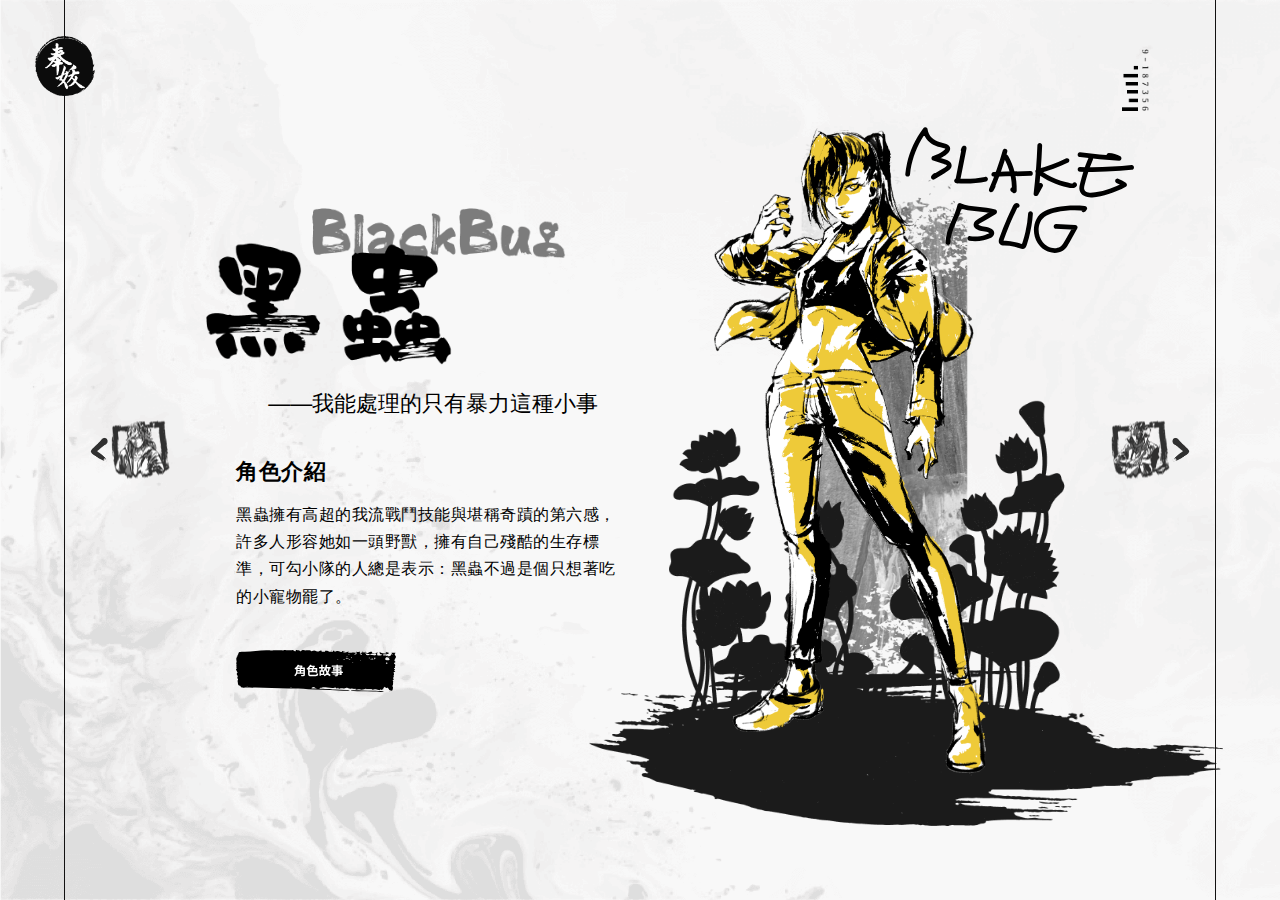
==== commit f368fda6: "123123" ====
--- a/blackbug.html
+++ b/blackbug.html
@@ -146,6 +146,8 @@
 
             </div>
         </div>
+                <!-- Copyright © 2022 Umekyo All rights reserved. -->
+
     </div>
 
     <script src="https://code.jquery.com/jquery-3.6.0.min.js"
--- a/css/style.css
+++ b/css/style.css
@@ -923,8 +923,15 @@
     -webkit-box-direction: unset;
         -ms-flex-direction: unset;
             flex-direction: unset;
+    margin: auto;
+    max-width: 60%;
+  }
+}
+
+@media all and (max-width: 568px) {
+  .page-content {
+    max-width: 90%;
     margin: 5% auto auto;
-    max-width: 60%;
   }
 }
 
@@ -955,7 +962,14 @@
 @media all and (max-width: 991px) {
   .character-stand {
     position: relative;
-    height: 210px;
+    height: 300px;
+  }
+}
+
+@media all and (max-width: 568px) {
+  .character-stand {
+    position: relative;
+    height: 188px;
   }
 }
 
@@ -1016,6 +1030,12 @@
   }
 }
 
+@media all and (max-width: 568px) {
+  .name .name-img {
+    max-width: 235px;
+  }
+}
+
 .name-story {
   margin: auto 0 0;
   max-width: 160px;
@@ -1079,8 +1099,14 @@
 
 @media all and (max-width: 991px) {
   .sign {
-    width: 138px;
-    right: 7%;
+    width: 189px;
+  }
+}
+
+@media all and (max-width: 568px) {
+  .sign {
+    width: 146px;
+    right: 4%;
   }
 }
 
@@ -1294,13 +1320,20 @@
 @media all and (max-width: 991px) {
   .firecat .character-stand {
     background-image: url(../img/firecat-square.png);
-    right: 0%;
+    right: 12%;
     background-position: center left 25%;
     width: 100%;
-    background-size: 45%;
+    background-size: 63%;
   }
   .firecat .character-bg {
     background-image: none;
+  }
+}
+
+@media all and (max-width: 568px) {
+  .firecat .character-stand {
+    right: 0%;
+    background-size: 45%;
   }
 }
 
@@ -1328,13 +1361,20 @@
 @media all and (max-width: 991px) {
   .iceborg .character-stand {
     background-image: url(../img/iceborg-square.png);
-    right: 0%;
+    right: 12%;
     background-position: center left 25%;
     width: 100%;
-    background-size: 45%;
+    background-size: 63%;
   }
   .iceborg .character-bg {
     background-image: none;
+  }
+}
+
+@media all and (max-width: 568px) {
+  .iceborg .character-stand {
+    right: 0%;
+    background-size: 45%;
   }
 }
 
@@ -1362,13 +1402,20 @@
 @media all and (max-width: 991px) {
   .blackbug .character-stand {
     background-image: url(../img/BB-square.png);
-    right: 0%;
+    right: 12%;
     background-position: center left 25%;
     width: 100%;
-    background-size: 45%;
+    background-size: 63%;
   }
   .blackbug .character-bg {
     background-image: none;
+  }
+}
+
+@media all and (max-width: 568px) {
+  .blackbug .character-stand {
+    right: 0%;
+    background-size: 45%;
   }
 }
 
@@ -1396,13 +1443,20 @@
 @media all and (max-width: 991px) {
   .twilight .character-stand {
     background-image: url(../img/twilight-square.png);
-    right: 0%;
+    right: 12%;
     background-position: center left 25%;
     width: 100%;
-    background-size: 45%;
+    background-size: 63%;
   }
   .twilight .character-bg {
     background-image: none;
+  }
+}
+
+@media all and (max-width: 568px) {
+  .twilight .character-stand {
+    right: 0%;
+    background-size: 45%;
   }
 }
 
@@ -1430,13 +1484,70 @@
 @media all and (max-width: 991px) {
   .sweet .character-stand {
     background-image: url(../img/sweet-square.png);
-    right: 0%;
+    right: 12%;
     background-position: center left 25%;
     width: 100%;
-    background-size: 45%;
+    background-size: 63%;
   }
   .sweet .character-bg {
     background-image: none;
   }
 }
-/*# sourceMappingURL=style.css.map */+
+@media all and (max-width: 568px) {
+  .sweet .character-stand {
+    right: 0%;
+    background-size: 45%;
+  }
+}
+
+.umekyo-license {
+  position: absolute;
+  bottom: 10px;
+  right: 10px;
+  display: -webkit-box;
+  display: -ms-flexbox;
+  display: flex;
+  z-index: 5;
+}
+
+.page .umekyo-license {
+  position: absolute;
+  bottom: 10px;
+  right: 50%;
+  -webkit-transform: translateX(50%);
+          transform: translateX(50%);
+  display: -webkit-box;
+  display: -ms-flexbox;
+  display: flex;
+  z-index: 5;
+}
+
+.copyright {
+  font-size: 12px;
+  color: #8a8686;
+  margin: auto 0;
+}
+
+.umekyo {
+  display: -webkit-box;
+  display: -ms-flexbox;
+  display: flex;
+}
+
+@media all and (max-width: 991px) {
+  .umekyo {
+    display: none;
+  }
+}
+
+.umekyo .umekyo-penana {
+  width: 30px;
+  height: 30px;
+  margin: 0 0.5rem;
+}
+
+.umekyo .umekyo-twitter {
+  width: 30px;
+  height: 30px;
+}
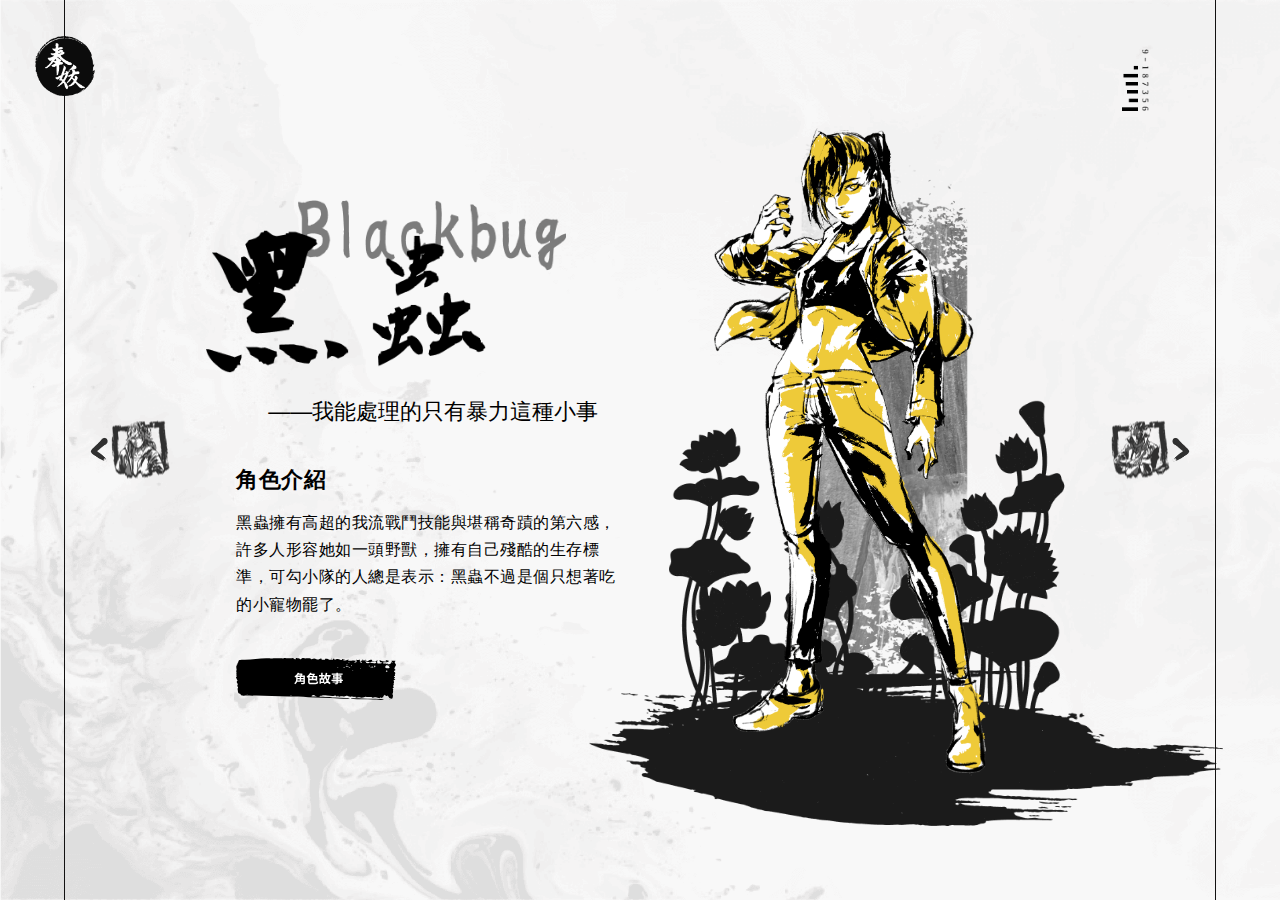
==== commit eec4ad87: "123" ====
--- a/blackbug.html
+++ b/blackbug.html
@@ -52,7 +52,7 @@
                 </div>
                 
             </div>
-            <div class="sign"></div>
+            
         </div>
         
         <div class="code"></div>
@@ -80,7 +80,9 @@
             <div class="close"></div>
             <div class="story-content">
                 <div class="story-title">
-                    <h4>國運籤</h4>
+                    <h4>國運籤 <a href="https://www.penana.com/story/102409/%E5%A5%89%E5%A6%96-%E5%89%8D%E5%B0%8E%E7%9F%AD%E7%AF%87/issue/3">
+                        --好讀版
+                    </a></h4>
                     <div class="font-size">
                         <div class="size-btn l-btn">大</div>
                         <div class="size-btn m-btn">中</div>
--- a/css/style.css
+++ b/css/style.css
@@ -1211,6 +1211,14 @@
           flex: auto;
 }
 
+.story-page .story-title h4 a {
+  color: #ffffff;
+  font-size: 14px;
+  text-decoration: underline;
+  display: inline-block;
+  margin-left: 0.5rem;
+}
+
 .story-page .story-title .font-size {
   display: -webkit-box;
   display: -ms-flexbox;
